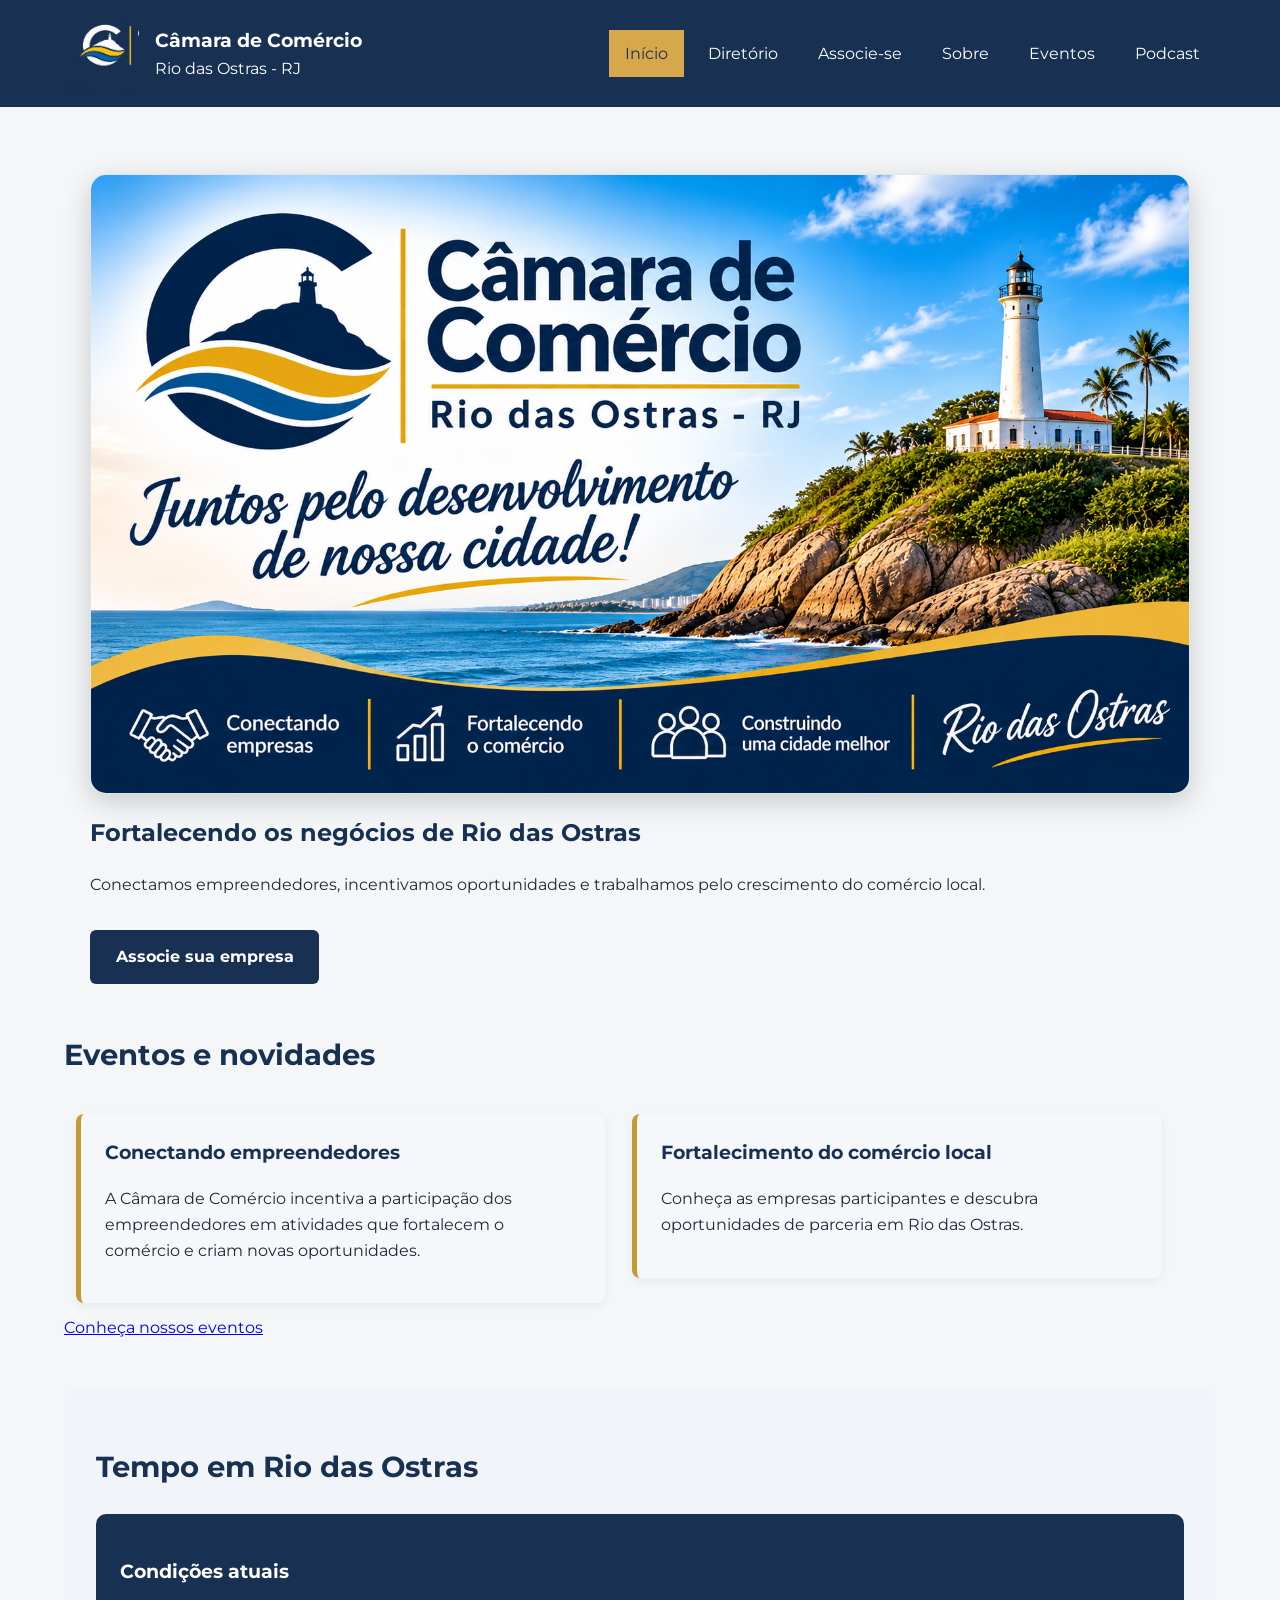
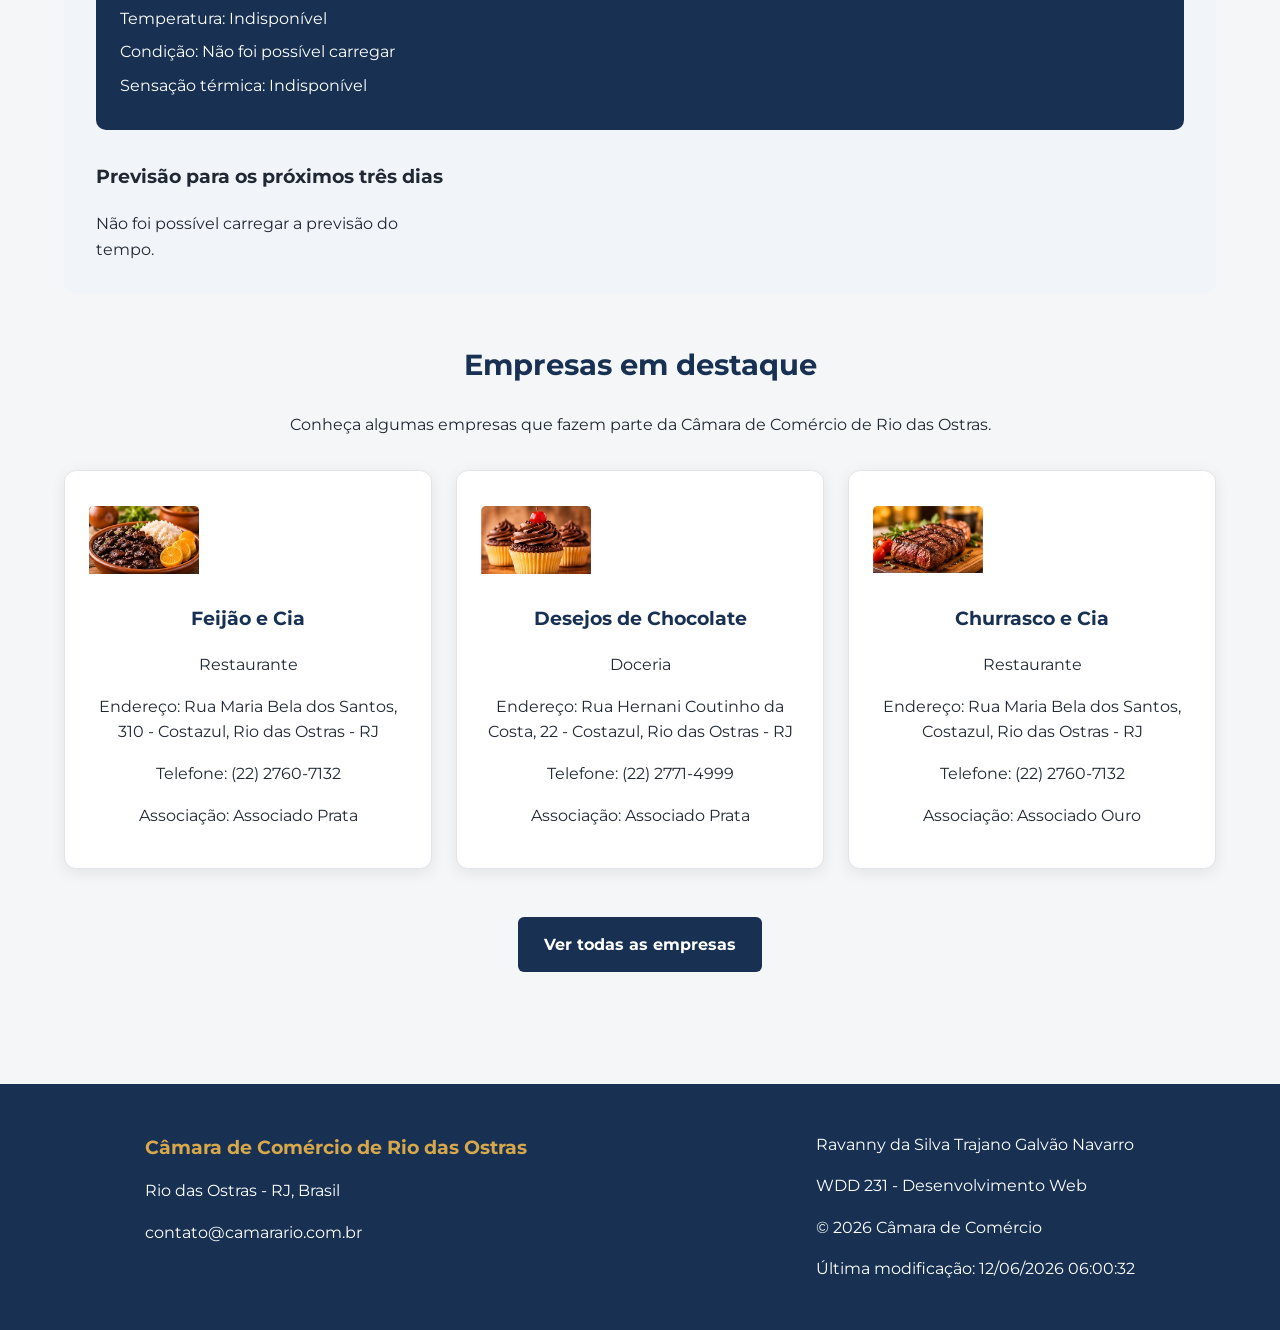
==== camara/index.html @ 56da4c77 "Prep pagina inicial da camara" ====
<!DOCTYPE html>
<html lang="pt-BR">
<head>
    <meta charset="UTF-8">
    <meta name="viewport" content="width=device-width, initial-scale=1.0">

    <meta name="description" content="Câmara de Comércio de Rio das Ostras. Conectamos empresas, incentivamos negócios e fortalecemos o comércio local.">
    <meta name="author" content="Ravanny da Silva Trajano Galvão Navarro">

    <meta property="og:title" content="Início | Câmara de Comércio de Rio das Ostras">
    <meta property="og:description" content="Conheça a Câmara de Comércio de Rio das Ostras e descubra oportunidades para sua empresa.">
    <meta property="og:type" content="website">
    <meta property="og:image" content="https://ravanny-byu.github.io/wdd231/camara/imagens/camara-social.png">
    <meta property="og:url" content="https://ravanny-byu.github.io/wdd231/camara/index.html">

    <link rel="preconnect" href="https://fonts.googleapis.com">
    <link rel="preconnect" href="https://fonts.gstatic.com" crossorigin>
    <link href="https://fonts.googleapis.com/css2?family=Montserrat:wght@400;500;600;700;800&display=swap" rel="stylesheet">

    <title>Início | Câmara de Comércio de Rio das Ostras</title>

    <link rel="icon" href="imagens/favicon.svg" type="image/svg+xml">
    <link rel="stylesheet" href="estilos/normalize.css">
    <link rel="stylesheet" href="estilos/telas-pequenas.css">
    <link rel="stylesheet" href="estilos/telas-grandes.css">

    <script src="scripts/config.js" defer></script>
    <script src="scripts/inicio.js" defer></script>
</head>

<body>

    <header>
        <div class="cabecalho">
            <img src="imagens/logo.png" alt="Logo da Câmara de Comércio de Rio das Ostras">
            <div>
                <h1>Câmara de Comércio</h1>
                <p>Rio das Ostras - RJ</p>
            </div>
        </div>

        <button id="menuButton" aria-label="Abrir menu de navegação">☰</button>

        <nav id="menu">
            <a href="index.html" class="ativo">Início</a>
            <a href="diretorio.html">Diretório</a>
            <a href="associe-se.html">Associe-se</a>
            <a href="sobre.html">Sobre</a>
            <a href="eventos.html">Eventos</a>
            <a href="podcast.html">Podcast</a>
        </nav>
    </header>

    <main>

        <!-- IMAGEM PRINCIPAL E CHAMADA PARA AÇÃO -->
        <section class="hero">
            <img
                src="imagens/camara-social.png"
                alt="Câmara de Comércio de Rio das Ostras e desenvolvimento do comércio local"
                fetchpriority="high">

            <div class="hero-conteudo">
                <h2>Fortalecendo os negócios de Rio das Ostras</h2>
                <p>
                    Conectamos empreendedores, incentivamos oportunidades
                    e trabalhamos pelo crescimento do comércio local.
                </p>
                <a href="associe-se.html" class="botao-cta">
                    Associe sua empresa
                </a>
            </div>
        </section>

        <!-- EVENTOS ATUAIS -->
        <section class="eventos-home">
            <h2>Eventos e novidades</h2>

            <article>
                <h3>Conectando empreendedores</h3>
                <p>
                    A Câmara de Comércio incentiva a participação
                    dos empreendedores em atividades que fortalecem
                    o comércio e criam novas oportunidades.
                </p>
            </article>

            <article>
                <h3>Fortalecimento do comércio local</h3>
                <p>
                    Conheça as empresas participantes e descubra
                    oportunidades de parceria em Rio das Ostras.
                </p>
            </article>

            <a href="eventos.html">Conheça nossos eventos</a>
        </section>

        <!-- PREVISÃO DO TEMPO -->
        <section class="secao-tempo">
            <h2>Tempo em Rio das Ostras</h2>

            <div class="tempo-atual">
                <h3>Condições atuais</h3>

                <p>
                    Temperatura:
                    <span id="temperatura">Carregando...</span>
                </p>

                <p>
                    Condição:
                    <span id="descricaoTempo">Carregando...</span>
                </p>

                <p>
                    Sensação térmica:
                    <span id="sensacaoTermica">Carregando...</span>
                </p>
            </div>

            <div class="previsao-tempo">
                <h3>Previsão para os próximos três dias</h3>

                <div id="previsaoDias">
                    <p>Carregando previsão...</p>
                </div>
            </div>
        </section>

        <!-- EMPRESAS EM DESTAQUE -->
        <section class="destaques">
            <h2>Empresas em destaque</h2>

            <p>
                Conheça algumas empresas que fazem parte
                da Câmara de Comércio de Rio das Ostras.
            </p>

            <div id="empresasDestaque" class="grade-destaques">
                <p>Carregando empresas em destaque...</p>
            </div>

            <a href="diretorio.html" class="botao-cta">
                Ver todas as empresas
            </a>
        </section>

    </main>

    <footer>
        <div>
            <h2>Câmara de Comércio de Rio das Ostras</h2>
            <p>Rio das Ostras - RJ, Brasil</p>
            <p>contato@camarario.com.br</p>
        </div>

        <div>
            <p>Ravanny da Silva Trajano Galvão Navarro</p>
            <p>WDD 231 - Desenvolvimento Web</p>
            <p>© <span id="anoAtual"></span> Câmara de Comércio</p>
            <p>Última modificação: <span id="ultimaModificacao"></span></p>
        </div>
    </footer>

</body>
</html>
---- camara/estilos/telas-pequenas.css ----
/* Identidade visual da Câmara de Comércio */

:root {
    --azul-principal: #183153;
    --dourado: #D6A84B;
    --fundo: #F4F6F8;
    --texto: #202833;
    --branco: #FFFFFF;
}

body {
    font-family: 'Montserrat', Arial, sans-serif;
    background-color: var(--fundo);
    color: var(--texto);
    line-height: 1.6;
}

header {
    background-color: var(--azul-principal);
    color: var(--branco);
    padding: 1rem;
}

.cabecalho {
    display: flex;
    align-items: center;
    gap: 1rem;
}


.cabecalho img {
    width: 75px;
    height: 75px;
    object-fit: cover;
    object-position: left center;
    flex-shrink: 0;
}



.cabecalho h1 {
    font-size: 1.2rem;
    margin: 0;
}

.cabecalho p {
    margin: 0;
}

#menuButton {
    background: none;
    border: 1px solid var(--dourado);
    color: var(--branco);
    padding: 0.5rem 1rem;
    margin-top: 1rem;
}

nav {
    display: none;
    flex-direction: column;
    gap: 0.5rem;
    margin-top: 1rem;
}

nav.aberto {
    display: flex;
}

nav a {
    color: var(--branco);
    text-decoration: none;
    padding: 0.7rem;
}

nav a:hover,
nav a.ativo {
    background-color: var(--dourado);
    color: var(--azul-principal);
}

main {
    max-width: 1100px;
    margin: 0 auto;
    padding: 1rem;
}

main h2 {
    color: var(--azul-principal);
}

.botoes-visualizacao {
    display: flex;
    flex-wrap: wrap;
    gap: 0.7rem;
    margin: 1.5rem 0;
}

.botoes-visualizacao button {
    background-color: var(--azul-principal);
    color: var(--branco);
    border: none;
    padding: 0.7rem 1rem;
    border-radius: 5px;
}

.botoes-visualizacao button:hover {
    background-color: var(--dourado);
    color: var(--azul-principal);
}

.grade-empresas {
    display: grid;
    grid-template-columns: 1fr;
    gap: 1rem;
}

.cartao-empresa {
    background-color: var(--branco);
    border: 1px solid #DDE2E8;
    border-radius: 8px;
    padding: 1rem;
    text-align: center;
}

.cartao-empresa img {
    width: 100%;
    height: 180px;
    object-fit: cover;
    border-radius: 5px;
}

.cartao-empresa h3 {
    color: var(--azul-principal);
}

.cartao-empresa a {
    color: var(--azul-principal);
    font-weight: bold;
}

.lista-empresas {
    display: flex;
    flex-direction: column;
    gap: 0.5rem;
}

.lista-empresas .cartao-empresa {
    display: flex;
    align-items: center;
    text-align: left;
    gap: 1rem;
}

.lista-empresas .cartao-empresa img {
    width: 100px;
    height: 100px;
}

footer {
    background-color: var(--azul-principal);
    color: var(--branco);
    padding: 2rem 1rem;
    text-align: center;
    margin-top: 2rem;
}

footer h2 {
    color: var(--dourado);
    font-size: 1.2rem;
}
.hero {
    margin: 18px auto;
    padding: 0 12px;
}

.hero img {
    width: 100%;
    height: auto;
    border-radius: 10px;
}

/* =====================================
   PÁGINA INICIAL - CELULARES
===================================== */

/* EVENTOS */
.eventos-home {
    margin: 2rem 0;
}

.eventos-home article {
    background-color: var(--branco);
    padding: 1.2rem;
    margin-bottom: 1rem;
    border-left: 4px solid var(--dourado);
    border-radius: 8px;
    box-shadow: 0 3px 10px rgba(0, 0, 0, 0.06);
}

.eventos-home article h3 {
    color: var(--azul-principal);
    margin-top: 0;
}

/* CLIMA */
.secao-tempo {
    margin: 2rem 0;
    padding: 1.2rem;
    background-color: #E9EEF4;
    border-radius: 10px;
}

.tempo-atual {
    background-color: var(--azul-principal);
    color: var(--branco);
    padding: 1.2rem;
    border-radius: 8px;
}

.tempo-atual h3 {
    color: var(--dourado);
}

.tempo-atual p {
    margin: 0.5rem 0;
}

.previsao-tempo {
    margin-top: 1.5rem;
}

#previsaoDias {
    display: grid;
    grid-template-columns: 1fr;
    gap: 0.8rem;
}

.cartao-previsao {
    background-color: var(--branco);
    padding: 1rem;
    text-align: center;
    border-radius: 8px;
    border-bottom: 3px solid var(--dourado);
}

.cartao-previsao h4 {
    color: var(--azul-principal);
    margin-top: 0;
}

/* EMPRESAS EM DESTAQUE */
.destaques {
    margin: 2rem 0;
    text-align: center;
}

.grade-destaques {
    display: grid;
    grid-template-columns: 1fr;
    gap: 1rem;
    margin: 1.5rem 0;
}

.cartao-destaque {
    background-color: var(--branco);
    padding: 1.2rem;
    border: 1px solid #DDE2E8;
    border-radius: 10px;
    box-shadow: 0 3px 10px rgba(0, 0, 0, 0.06);
}

.cartao-destaque img {
    width: 110px;
    height: 90px;
    object-fit: contain;
    margin-bottom: 0.8rem;
}

.cartao-destaque h3 {
    color: var(--azul-principal);
}

.cartao-destaque p {
    overflow-wrap: anywhere;
}

.cartao-destaque a {
    display: inline-block;
    margin-top: 0.7rem;
    color: var(--azul-principal);
    font-weight: bold;
}

/* BOTÃO DE CHAMADA PARA AÇÃO */
.botao-cta {
    display: inline-block;
    background-color: var(--azul-principal);
    color: var(--branco);
    padding: 0.9rem 1.3rem;
    margin-top: 1rem;
    text-decoration: none;
    font-weight: 700;
    border-radius: 6px;
    text-align: center;
}

.botao-cta:hover {
    background-color: var(--dourado);
    color: var(--azul-principal);
}

/* ACESSIBILIDADE */
button:focus-visible,
a:focus-visible {
    outline: 3px solid var(--dourado);
    outline-offset: 3px;
}
---- camara/estilos/telas-grandes.css ----
/* Layout para tablets e computadores */

@media screen and (min-width: 700px) {

    header {
        display: flex;
        justify-content: space-between;
        align-items: center;
        padding: 1rem 5%;
    }

    #menuButton {
        display: none;
    }

    nav {
        display: flex;
        flex-direction: row;
        align-items: center;
        margin-top: 0;
    }

    nav a {
        padding: 0.7rem 1rem;
    }

    main {
        padding: 2rem;
    }

    .grade-empresas {
        grid-template-columns: repeat(3, 1fr);
    }

    .lista-empresas {
        display: flex;
        flex-direction: column;
    }

    .lista-empresas .cartao-empresa {
        display: flex;
        flex-direction: row;
        align-items: center;
    }

    footer {
        display: flex;
        justify-content: space-around;
        text-align: left;
        gap: 2rem;
    }
}
/* Banner principal sofisticado */
.hero {
    max-width: 1150px;
    margin: 35px auto;
    padding: 0 25px;
}

.hero img {
    display: block;
    width: 100%;
    height: auto;
    border-radius: 16px;
    box-shadow: 0 8px 28px rgba(0, 0, 0, 0.18);
    border: 1px solid #e1e5eb;
}

/* =====================================
   PÁGINA INICIAL - COMPUTADORES
===================================== */

/* Conteúdo principal */
main {
    max-width: 1300px;
    margin: 0 auto;
    padding: 2rem 5%;
}

/* Títulos das seções */
main section > h2 {
    color: #183153;
    font-size: 1.8rem;
    margin-bottom: 1.5rem;
}

/* EVENTOS */
.eventos-home {
    margin: 3rem 0;
}

.eventos-home article {
    display: inline-block;
    vertical-align: top;
    width: 46%;
    margin: 1%;
    padding: 1.5rem;
    background-color: #f5f7fa;
    border-left: 5px solid #c49a35;
    border-radius: 8px;
}

.eventos-home article h3 {
    color: #183153;
}

/* CLIMA */
.secao-tempo {
    margin: 3rem 0;
    padding: 2rem;
    background-color: #f1f5f9;
    border-radius: 12px;
}

.tempo-atual {
    padding: 1.5rem;
    background-color: #183153;
    color: white;
    border-radius: 10px;
}

.tempo-atual h3 {
    color: #ffffff;
}

.previsao-tempo {
    margin-top: 2rem;
}

#previsaoDias {
    display: grid;
    grid-template-columns: repeat(3, 1fr);
    gap: 1rem;
}

.cartao-previsao {
    padding: 1.2rem;
    text-align: center;
    background-color: white;
    border-radius: 10px;
    border-bottom: 4px solid #c49a35;
}

/* EMPRESAS EM DESTAQUE */
.destaques {
    margin: 3rem 0;
    text-align: center;
}

.grade-destaques {
    display: grid;
    grid-template-columns: repeat(3, 1fr);
    gap: 1.5rem;
    margin: 2rem 0;
}

.cartao-destaque {
    padding: 1.5rem;
    background-color: white;
    border-radius: 12px;
    border: 1px solid #e1e5eb;
    box-shadow: 0 4px 15px rgba(0, 0, 0, 0.08);
    transition: transform 0.3s ease;
}

.cartao-destaque:hover {
    transform: translateY(-5px);
}

.cartao-destaque img {
    width: 110px;
    height: 90px;
    object-fit: contain;
    margin-bottom: 1rem;
}

.cartao-destaque h3 {
    color: #183153;
}

.cartao-destaque a {
    display: inline-block;
    margin-top: 1rem;
    color: #183153;
    font-weight: 700;
}

/* BOTÕES */
.botao-cta {
    display: inline-block;
    padding: 0.9rem 1.6rem;
    margin-top: 1rem;
    background-color: #183153;
    color: white;
    text-decoration: none;
    font-weight: 700;
    border-radius: 6px;
    transition: background-color 0.3s ease;
}

.botao-cta:hover {
    background-color: #c49a35;
    color: #183153;
}
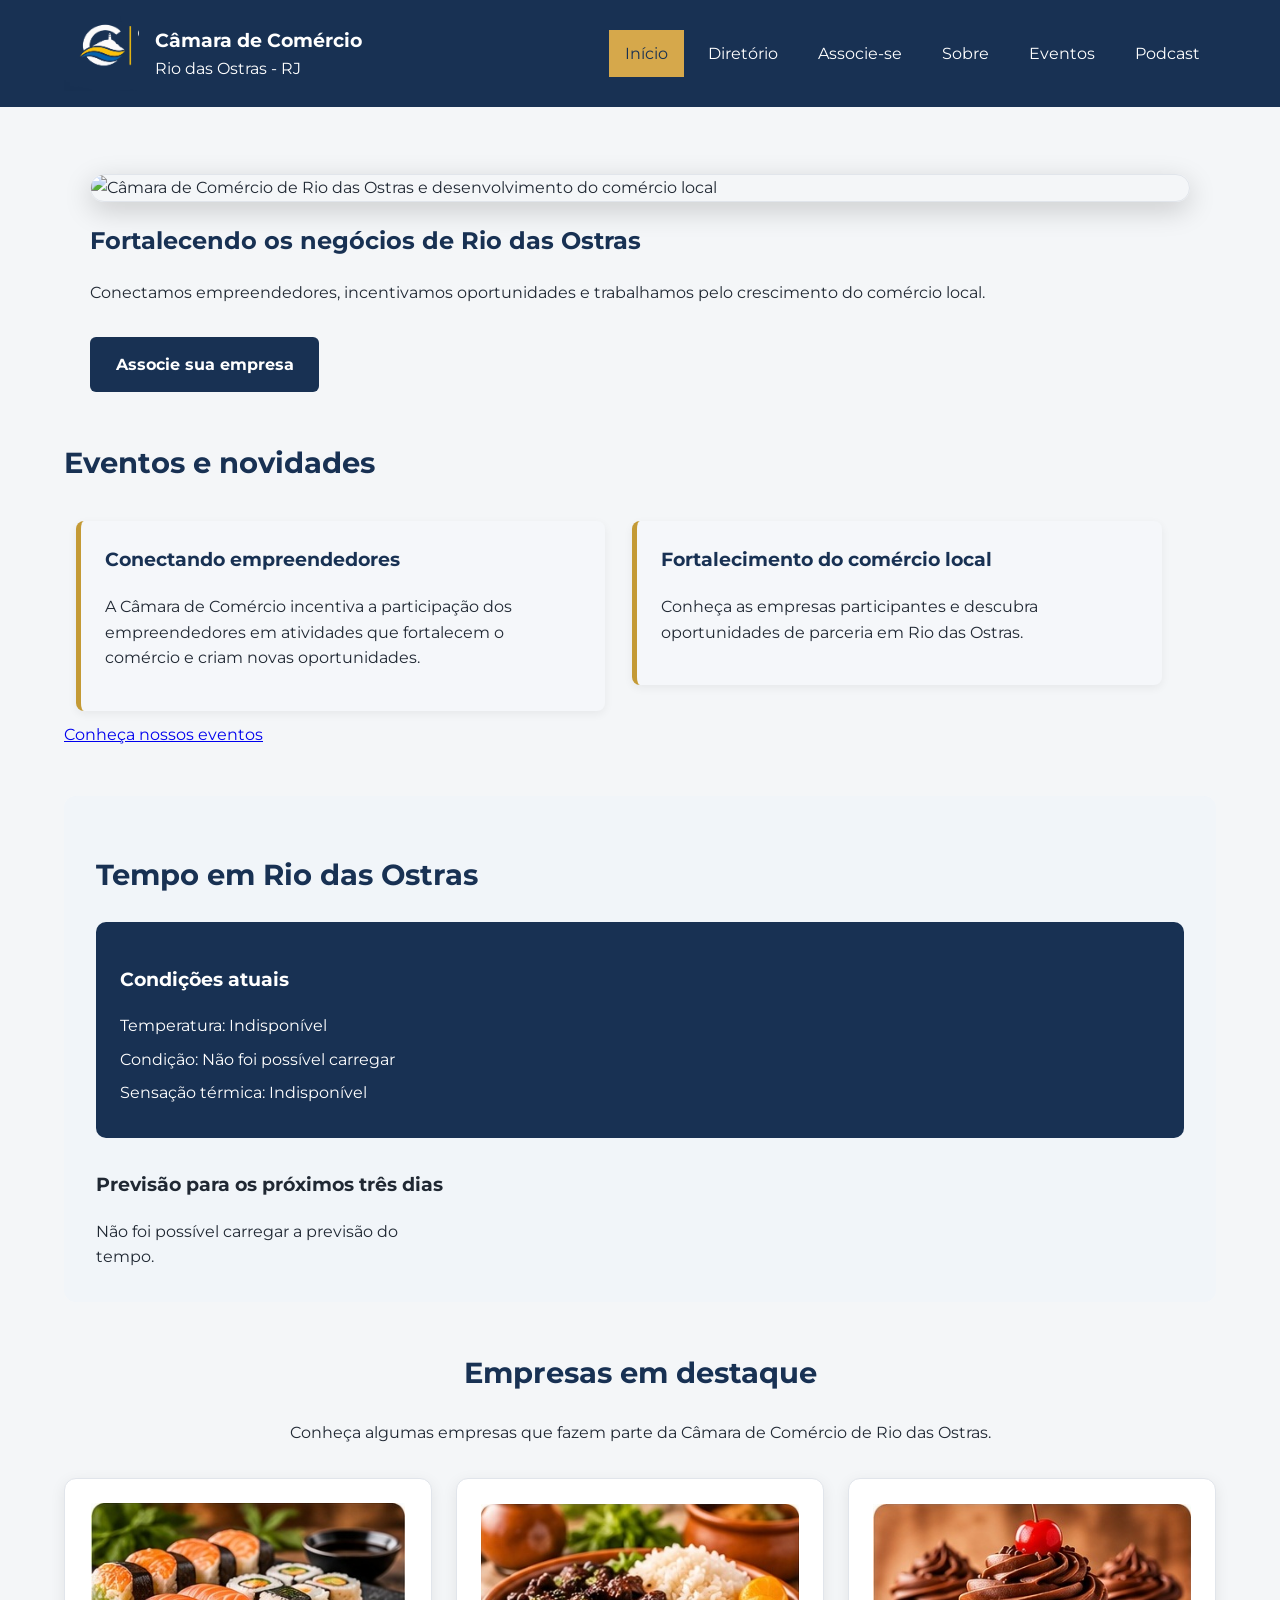
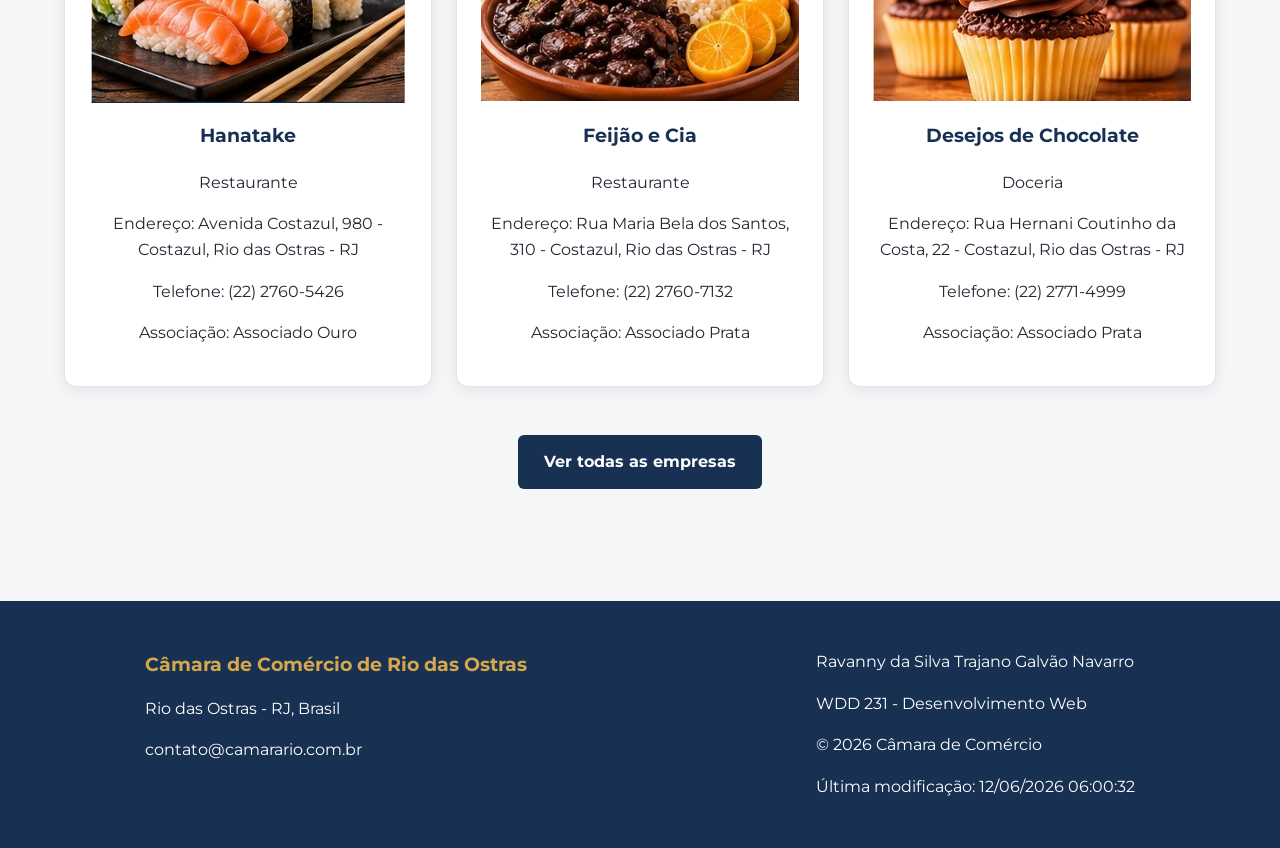
==== commit b7bfb34a: "Atualização" ====
--- a/camara/index.html
+++ b/camara/index.html
@@ -57,7 +57,7 @@
         <!-- IMAGEM PRINCIPAL E CHAMADA PARA AÇÃO -->
         <section class="hero">
             <img
-                src="imagens/camara-social.png"
+                src="/wdd231/camara/imagens/camara-social.png"
                 alt="Câmara de Comércio de Rio das Ostras e desenvolvimento do comércio local"
                 fetchpriority="high">
 
--- a/camara/estilos/telas-pequenas.css
+++ b/camara/estilos/telas-pequenas.css
@@ -271,10 +271,11 @@
 }
 
 .cartao-destaque img {
-    width: 110px;
-    height: 90px;
+    display: block;
+    width: 100%;
+    height: 180px;
     object-fit: contain;
-    margin-bottom: 0.8rem;
+    margin-bottom: 1rem;
 }
 
 .cartao-destaque h3 {
--- a/camara/estilos/telas-grandes.css
+++ b/camara/estilos/telas-grandes.css
@@ -169,10 +169,9 @@
 }
 
 .cartao-destaque img {
-    width: 110px;
-    height: 90px;
+    width: 100%;
+    height: 200px;
     object-fit: contain;
-    margin-bottom: 1rem;
 }
 
 .cartao-destaque h3 {
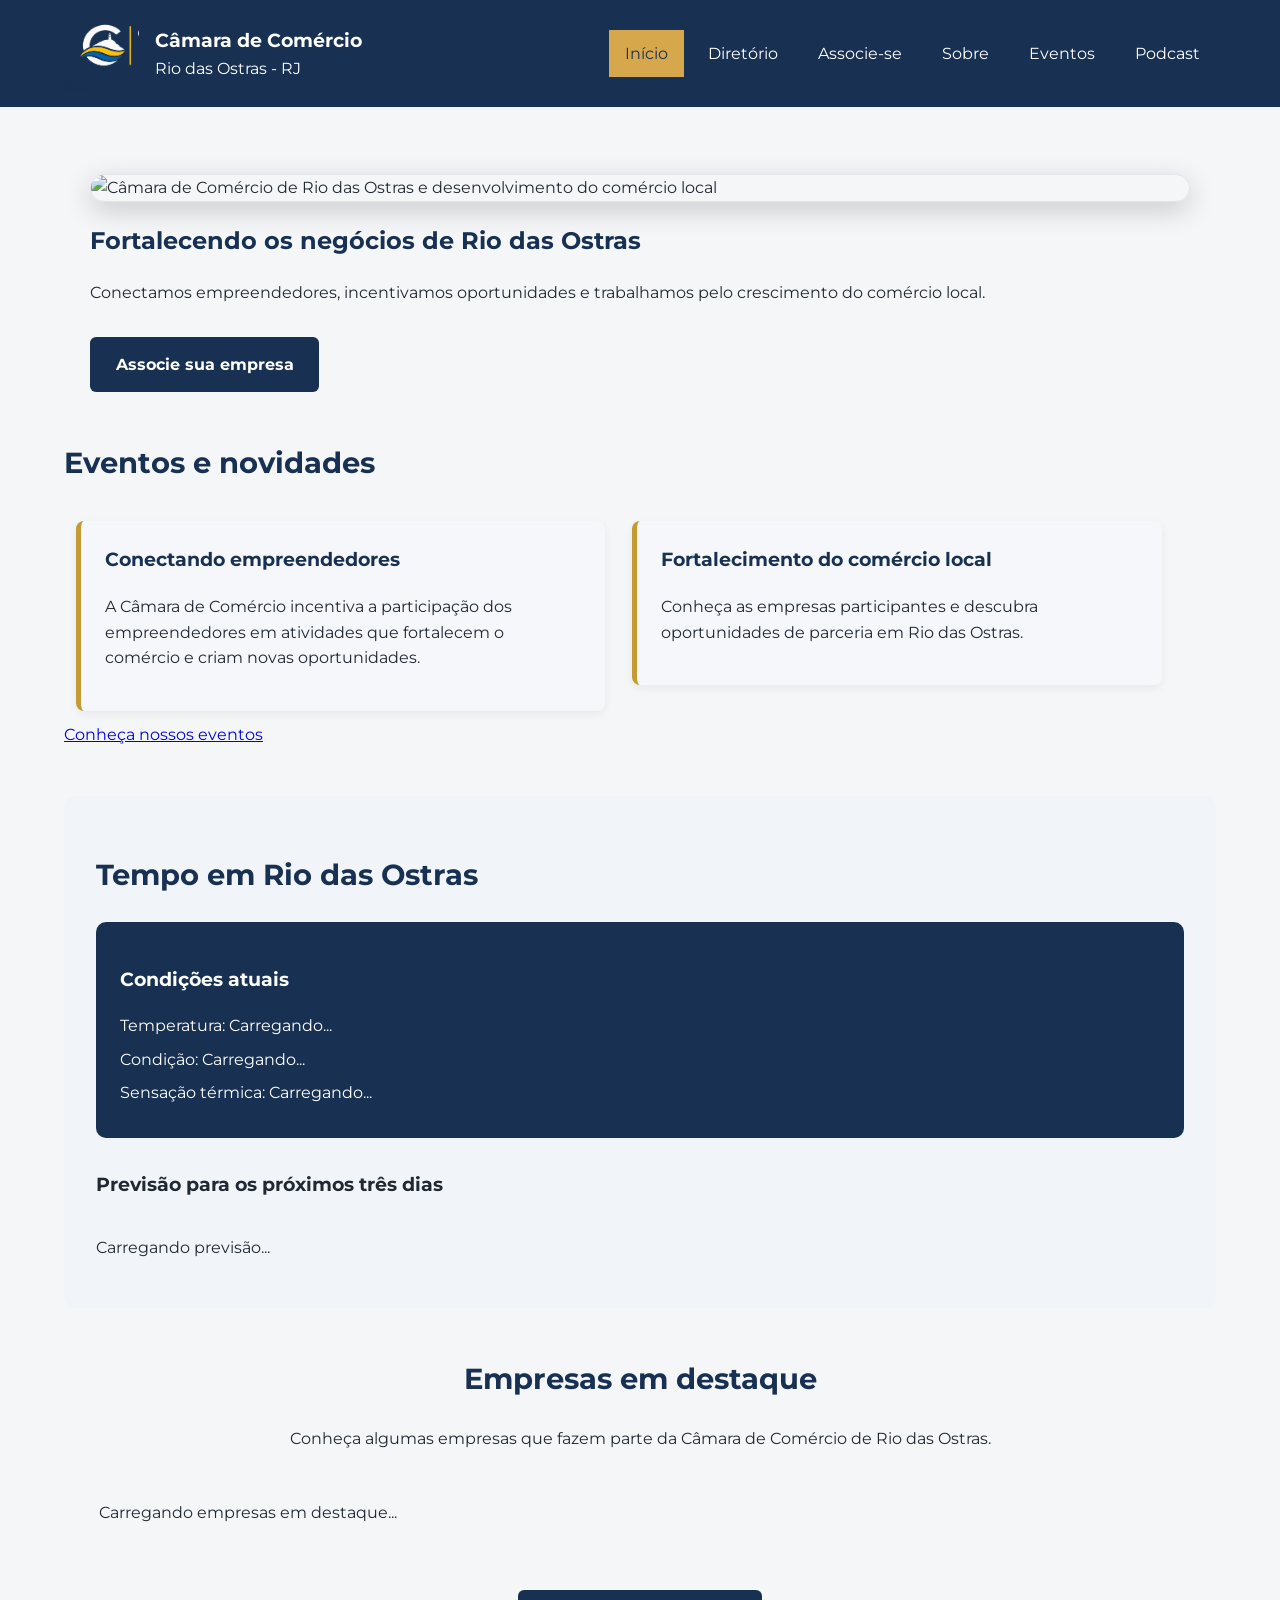
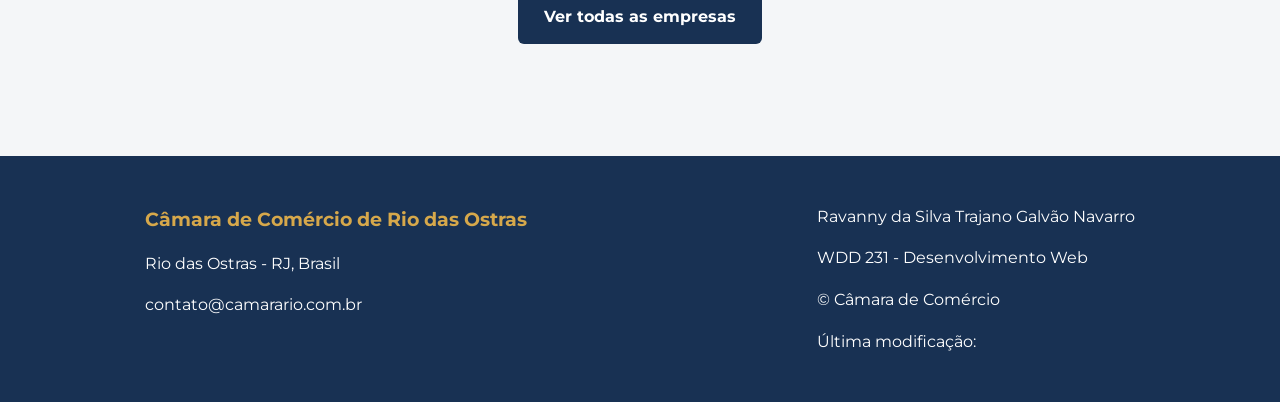
==== commit 85f1e54c: "Atualização" ====
--- a/camara/index.html
+++ b/camara/index.html
@@ -25,8 +25,8 @@
     <link rel="stylesheet" href="estilos/telas-pequenas.css">
     <link rel="stylesheet" href="estilos/telas-grandes.css">
 
-    <script src="scripts/config.js" defer></script>
-    <script src="scripts/inicio.js" defer></script>
+    <script src="/wdd231/camara/scripts/config.js" defer></script>
+    <script src="/wdd231/camara/scripts/inicio.js" defer></script>
 </head>
 
 <body>
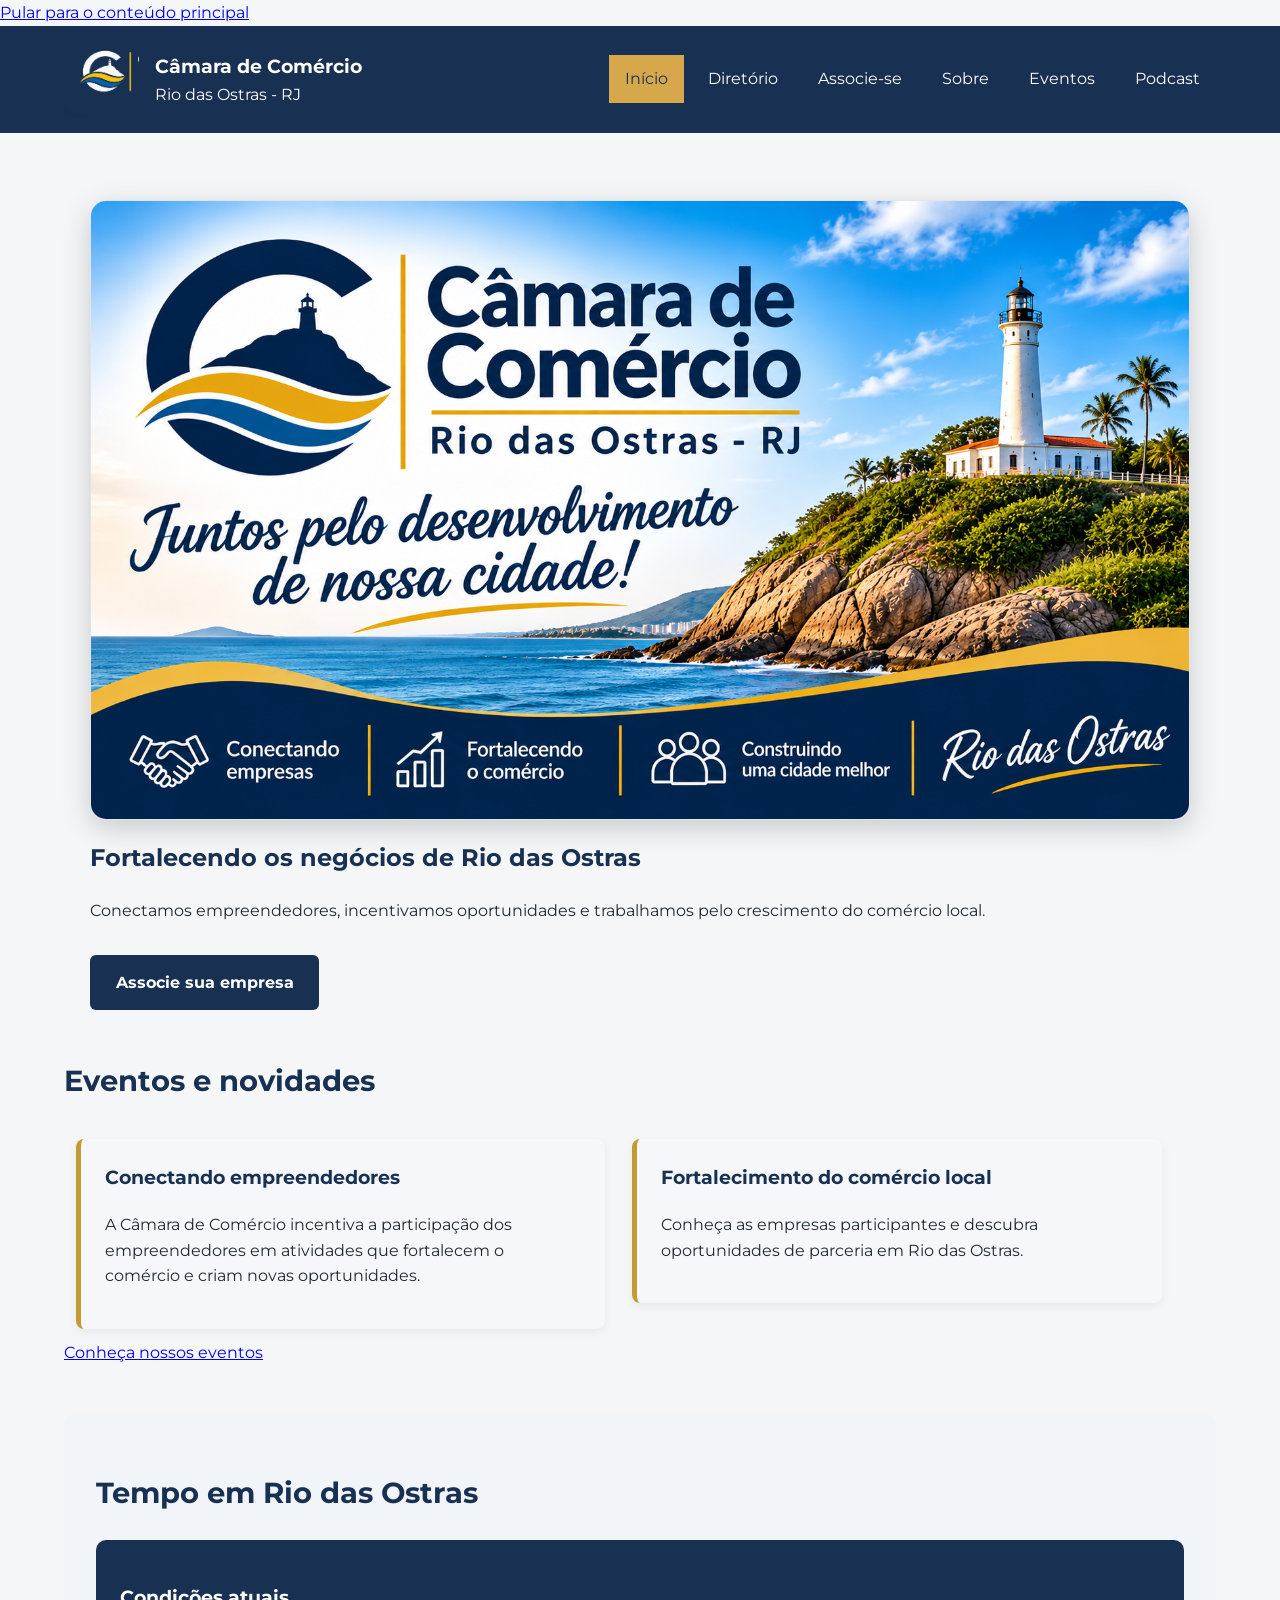
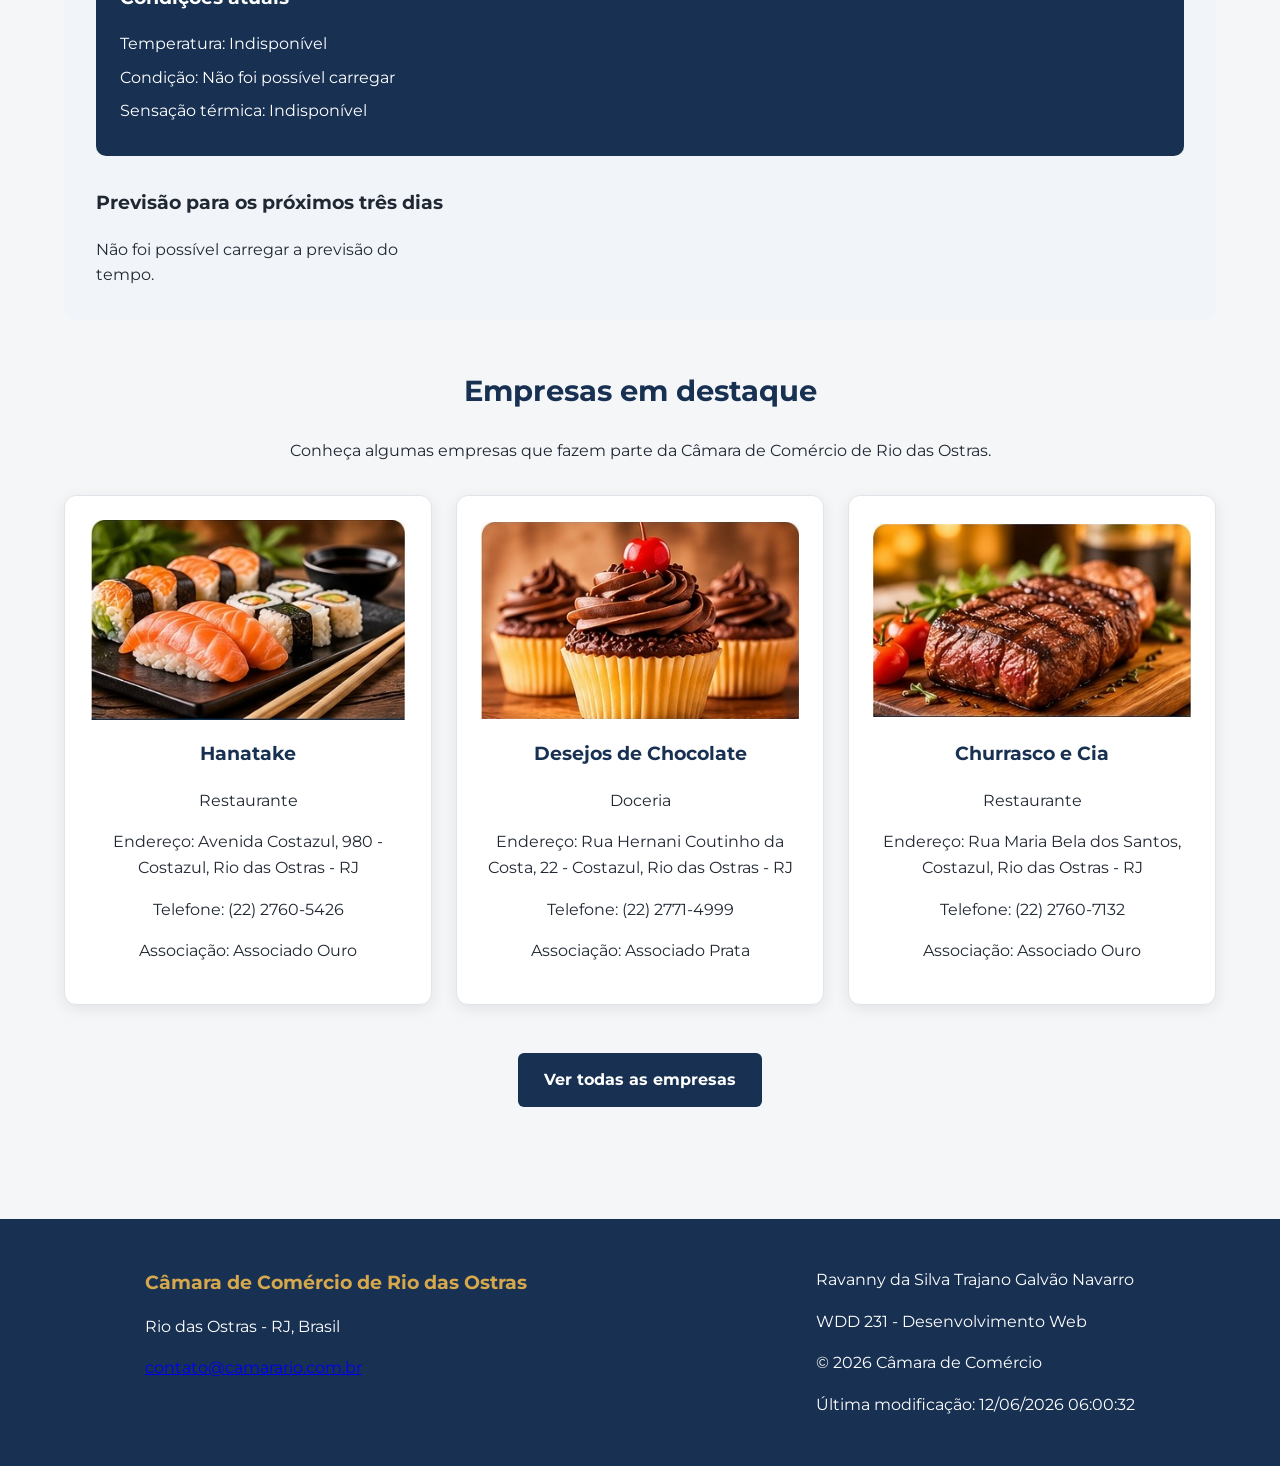
==== commit 8aec61ce: "Prep semana 04" ====
--- a/camara/index.html
+++ b/camara/index.html
@@ -7,101 +7,171 @@
 
     <meta name="description" content="Câmara de Comércio de Rio das Ostras. Conectamos empresas, incentivamos negócios e fortalecemos o comércio local.">
     <meta name="author" content="Ravanny da Silva Trajano Galvão Navarro">
-
+    <meta name="theme-color" content="#183153">
+
+    <!-- Open Graph -->
     <meta property="og:title" content="Início | Câmara de Comércio de Rio das Ostras">
     <meta property="og:description" content="Conheça a Câmara de Comércio de Rio das Ostras e descubra oportunidades para sua empresa.">
     <meta property="og:type" content="website">
     <meta property="og:image" content="https://ravanny-byu.github.io/wdd231/camara/imagens/camara-social.png">
     <meta property="og:url" content="https://ravanny-byu.github.io/wdd231/camara/index.html">
 
+    <!-- Fontes -->
     <link rel="preconnect" href="https://fonts.googleapis.com">
     <link rel="preconnect" href="https://fonts.gstatic.com" crossorigin>
     <link href="https://fonts.googleapis.com/css2?family=Montserrat:wght@400;500;600;700;800&display=swap" rel="stylesheet">
 
     <title>Início | Câmara de Comércio de Rio das Ostras</title>
 
+    <!-- Ícone -->
     <link rel="icon" href="imagens/favicon.svg" type="image/svg+xml">
+
+    <!-- CSS -->
     <link rel="stylesheet" href="estilos/normalize.css">
     <link rel="stylesheet" href="estilos/telas-pequenas.css">
     <link rel="stylesheet" href="estilos/telas-grandes.css">
 
-    <script src="/wdd231/camara/scripts/config.js" defer></script>
-    <script src="/wdd231/camara/scripts/inicio.js" defer></script>
+    <!-- JavaScript -->
+    
+ <script src="scripts/config.js" defer></script>
+ <script src="scripts/inicio.js" defer></script>
 </head>
 
 <body>
 
+    <!-- Link de acessibilidade -->
+    <a class="pular-conteudo" href="#conteudo-principal">
+        Pular para o conteúdo principal
+    </a>
+
+    <!-- CABEÇALHO -->
     <header>
+
         <div class="cabecalho">
-            <img src="imagens/logo.png" alt="Logo da Câmara de Comércio de Rio das Ostras">
+
+            <a href="index.html" aria-label="Página inicial da Câmara de Comércio">
+                <img
+                    src="imagens/logo.png"
+                    alt="Logo da Câmara de Comércio de Rio das Ostras">
+            </a>
+
             <div>
                 <h1>Câmara de Comércio</h1>
                 <p>Rio das Ostras - RJ</p>
             </div>
+
         </div>
 
-        <button id="menuButton" aria-label="Abrir menu de navegação">☰</button>
-
-        <nav id="menu">
-            <a href="index.html" class="ativo">Início</a>
-            <a href="diretorio.html">Diretório</a>
-            <a href="associe-se.html">Associe-se</a>
-            <a href="sobre.html">Sobre</a>
-            <a href="eventos.html">Eventos</a>
-            <a href="podcast.html">Podcast</a>
+        <!-- Botão do menu -->
+        <button
+            id="menuButton"
+            type="button"
+            aria-label="Abrir menu de navegação"
+            aria-controls="menu"
+            aria-expanded="false">
+            ☰
+        </button>
+
+        <!-- NAVEGAÇÃO -->
+        <nav id="menu" aria-label="Navegação principal">
+
+            <a href="index.html" class="ativo" aria-current="page">
+                Início
+            </a>
+
+            <a href="diretorio.html">
+                Diretório
+            </a>
+
+            <a href="associacao.html">
+                Associe-se
+            </a>
+
+            <a href="sobre.html">
+                Sobre
+            </a>
+
+            <a href="eventos.html">
+                Eventos
+            </a>
+
+            <a href="podcast.html">
+                Podcast
+            </a>
+
         </nav>
+
     </header>
 
-    <main>
+    <!-- CONTEÚDO PRINCIPAL -->
+    <main id="conteudo-principal">
 
         <!-- IMAGEM PRINCIPAL E CHAMADA PARA AÇÃO -->
         <section class="hero">
+
             <img
-                src="/wdd231/camara/imagens/camara-social.png"
-                alt="Câmara de Comércio de Rio das Ostras e desenvolvimento do comércio local"
-                fetchpriority="high">
+              src="imagens/camara-social.png"
+              alt="Câmara de Comércio de Rio das Ostras e desenvolvimento do comércio local"
+              fetchpriority="high">
 
             <div class="hero-conteudo">
+
                 <h2>Fortalecendo os negócios de Rio das Ostras</h2>
+
                 <p>
                     Conectamos empreendedores, incentivamos oportunidades
                     e trabalhamos pelo crescimento do comércio local.
                 </p>
-                <a href="associe-se.html" class="botao-cta">
+
+                <a href="associacao.html" class="botao-cta">
                     Associe sua empresa
                 </a>
-            </div>
+
+            </div>
+
         </section>
 
         <!-- EVENTOS ATUAIS -->
         <section class="eventos-home">
+
             <h2>Eventos e novidades</h2>
 
             <article>
+
                 <h3>Conectando empreendedores</h3>
+
                 <p>
                     A Câmara de Comércio incentiva a participação
                     dos empreendedores em atividades que fortalecem
                     o comércio e criam novas oportunidades.
                 </p>
+
             </article>
 
             <article>
+
                 <h3>Fortalecimento do comércio local</h3>
+
                 <p>
                     Conheça as empresas participantes e descubra
                     oportunidades de parceria em Rio das Ostras.
                 </p>
+
             </article>
 
-            <a href="eventos.html">Conheça nossos eventos</a>
+            <a href="eventos.html">
+                Conheça nossos eventos
+            </a>
+
         </section>
 
         <!-- PREVISÃO DO TEMPO -->
         <section class="secao-tempo">
+
             <h2>Tempo em Rio das Ostras</h2>
 
             <div class="tempo-atual">
+
                 <h3>Condições atuais</h3>
 
                 <p>
@@ -118,19 +188,24 @@
                     Sensação térmica:
                     <span id="sensacaoTermica">Carregando...</span>
                 </p>
+
             </div>
 
             <div class="previsao-tempo">
+
                 <h3>Previsão para os próximos três dias</h3>
 
                 <div id="previsaoDias">
                     <p>Carregando previsão...</p>
                 </div>
-            </div>
+
+            </div>
+
         </section>
 
         <!-- EMPRESAS EM DESTAQUE -->
         <section class="destaques">
+
             <h2>Empresas em destaque</h2>
 
             <p>
@@ -145,23 +220,46 @@
             <a href="diretorio.html" class="botao-cta">
                 Ver todas as empresas
             </a>
+
         </section>
 
     </main>
 
+    <!-- RODAPÉ -->
     <footer>
+
         <div>
+
             <h2>Câmara de Comércio de Rio das Ostras</h2>
+
             <p>Rio das Ostras - RJ, Brasil</p>
-            <p>contato@camarario.com.br</p>
+
+            <p>
+                <a href="mailto:contato@camarario.com.br">
+                    contato@camarario.com.br
+                </a>
+            </p>
+
         </div>
 
         <div>
+
             <p>Ravanny da Silva Trajano Galvão Navarro</p>
+
             <p>WDD 231 - Desenvolvimento Web</p>
-            <p>© <span id="anoAtual"></span> Câmara de Comércio</p>
-            <p>Última modificação: <span id="ultimaModificacao"></span></p>
+
+            <p>
+                © <span id="anoAtual"></span>
+                Câmara de Comércio
+            </p>
+
+            <p>
+                Última modificação:
+                <span id="ultimaModificacao"></span>
+            </p>
+
         </div>
+
     </footer>
 
 </body>
--- a/camara/estilos/telas-pequenas.css
+++ b/camara/estilos/telas-pequenas.css
@@ -317,3 +317,220 @@
     outline: 3px solid var(--dourado);
     outline-offset: 3px;
 }
+
+/* ===== PÁGINA DE ASSOCIAÇÃO ===== */
+
+.secao-associacao {
+    display: grid;
+    grid-template-columns: 1fr;
+    gap: 2rem;
+    padding: 1rem;
+    max-width: 1200px;
+    margin: 0 auto;
+}
+
+.formulario-associacao,
+.cartoes-associacao {
+    background-color: #ffffff;
+    padding: 1.5rem;
+    border-radius: 12px;
+    box-shadow: 0 3px 12px rgba(0, 0, 0, 0.10);
+}
+
+.formulario-associacao h3,
+.cartoes-associacao h3 {
+    color: #183153;
+    margin-top: 0;
+}
+
+.formulario-associacao form {
+    display: flex;
+    flex-direction: column;
+    gap: 0.5rem;
+}
+
+.formulario-associacao label {
+    font-weight: 600;
+    margin-top: 0.7rem;
+}
+
+.formulario-associacao input,
+.formulario-associacao select,
+.formulario-associacao textarea {
+    width: 100%;
+    padding: 0.8rem;
+    border: 1px solid #999999;
+    border-radius: 6px;
+    font: inherit;
+    box-sizing: border-box;
+}
+
+.formulario-associacao input:focus,
+.formulario-associacao select:focus,
+.formulario-associacao textarea:focus {
+    outline: 3px solid #d69e36;
+    outline-offset: 2px;
+}
+
+.formulario-associacao form button,
+.cartao-membro button {
+    background-color: #183153;
+    color: #ffffff;
+    border: none;
+    border-radius: 6px;
+    padding: 0.85rem 1rem;
+    font: inherit;
+    font-weight: 600;
+    cursor: pointer;
+}
+
+.formulario-associacao form button {
+    margin-top: 1rem;
+}
+
+.formulario-associacao form button:hover,
+.cartao-membro button:hover {
+    background-color: #28517f;
+}
+
+.cartoes-associacao {
+    display: flex;
+    flex-direction: column;
+    gap: 1rem;
+}
+
+.cartao-membro {
+    background-color: #f1f4f8;
+    border-left: 5px solid #d69e36;
+    border-radius: 8px;
+    padding: 1.2rem;
+    text-align: center;
+    animation: entradaCartao 0.8s ease both;
+}
+
+.cartao-membro:nth-of-type(2) {
+    animation-delay: 0.15s;
+}
+
+.cartao-membro:nth-of-type(3) {
+    animation-delay: 0.30s;
+}
+
+.cartao-membro:nth-of-type(4) {
+    animation-delay: 0.45s;
+}
+
+.cartao-membro h4 {
+    color: #183153;
+    margin-top: 0;
+    font-size: 1.2rem;
+}
+
+.cartao-membro p {
+    line-height: 1.5;
+}
+
+@keyframes entradaCartao {
+    from {
+        opacity: 0;
+        transform: translateY(20px);
+    }
+
+    to {
+        opacity: 1;
+        transform: translateY(0);
+    }
+}
+
+/* ===== JANELAS DE BENEFÍCIOS ===== */
+
+dialog {
+    width: min(90%, 450px);
+    border: none;
+    border-radius: 12px;
+    padding: 2rem;
+    box-shadow: 0 5px 25px rgba(0, 0, 0, 0.3);
+}
+
+dialog::backdrop {
+    background-color: rgba(0, 0, 0, 0.65);
+}
+
+dialog h3 {
+    color: #183153;
+}
+
+dialog p {
+    line-height: 1.6;
+}
+
+dialog button {
+    background-color: #183153;
+    color: #ffffff;
+    border: none;
+    border-radius: 6px;
+    padding: 0.7rem 1.2rem;
+    cursor: pointer;
+    font: inherit;
+}
+
+dialog button:hover {
+    background-color: #28517f;
+}
+
+button:focus-visible,
+a:focus-visible {
+    outline: 3px solid #d69e36;
+    outline-offset: 3px;
+}
+
+@media (prefers-reduced-motion: reduce) {
+    .cartao-membro {
+        animation: none;
+    }
+}
+
+/* ===== PÁGINA DE AGRADECIMENTO ===== */
+
+.pagina-agradecimento {
+    max-width: 850px;
+    margin: 2rem auto;
+    padding: 1.5rem;
+}
+
+.pagina-agradecimento h2 {
+    color: #183153;
+}
+
+.resumo-associacao {
+    background-color: #ffffff;
+    padding: 1.5rem;
+    margin: 2rem 0;
+    border-radius: 12px;
+    box-shadow: 0 3px 12px rgba(0, 0, 0, 0.10);
+}
+
+.resumo-associacao h3 {
+    color: #183153;
+    border-bottom: 2px solid #d69e36;
+    padding-bottom: 0.8rem;
+}
+
+.resumo-associacao p {
+    line-height: 1.7;
+    overflow-wrap: anywhere;
+}
+
+.botao-voltar {
+    display: inline-block;
+    background-color: #183153;
+    color: #ffffff;
+    padding: 0.9rem 1.3rem;
+    border-radius: 6px;
+    text-decoration: none;
+    font-weight: 600;
+}
+
+.botao-voltar:hover {
+    background-color: #28517f;
+}
--- a/camara/estilos/telas-grandes.css
+++ b/camara/estilos/telas-grandes.css
@@ -202,3 +202,24 @@
     background-color: #c49a35;
     color: #183153;
 }
+
+/* ===== ASSOCIAÇÃO EM TELAS GRANDES ===== */
+
+@media screen and (min-width: 768px) {
+    .secao-associacao {
+        grid-template-columns: 1.2fr 0.8fr;
+        align-items: start;
+        gap: 2.5rem;
+        padding: 2rem;
+    }
+
+    .formulario-associacao,
+    .cartoes-associacao {
+        padding: 2rem;
+    }
+
+    .cartoes-associacao {
+        position: sticky;
+        top: 1rem;
+    }
+}
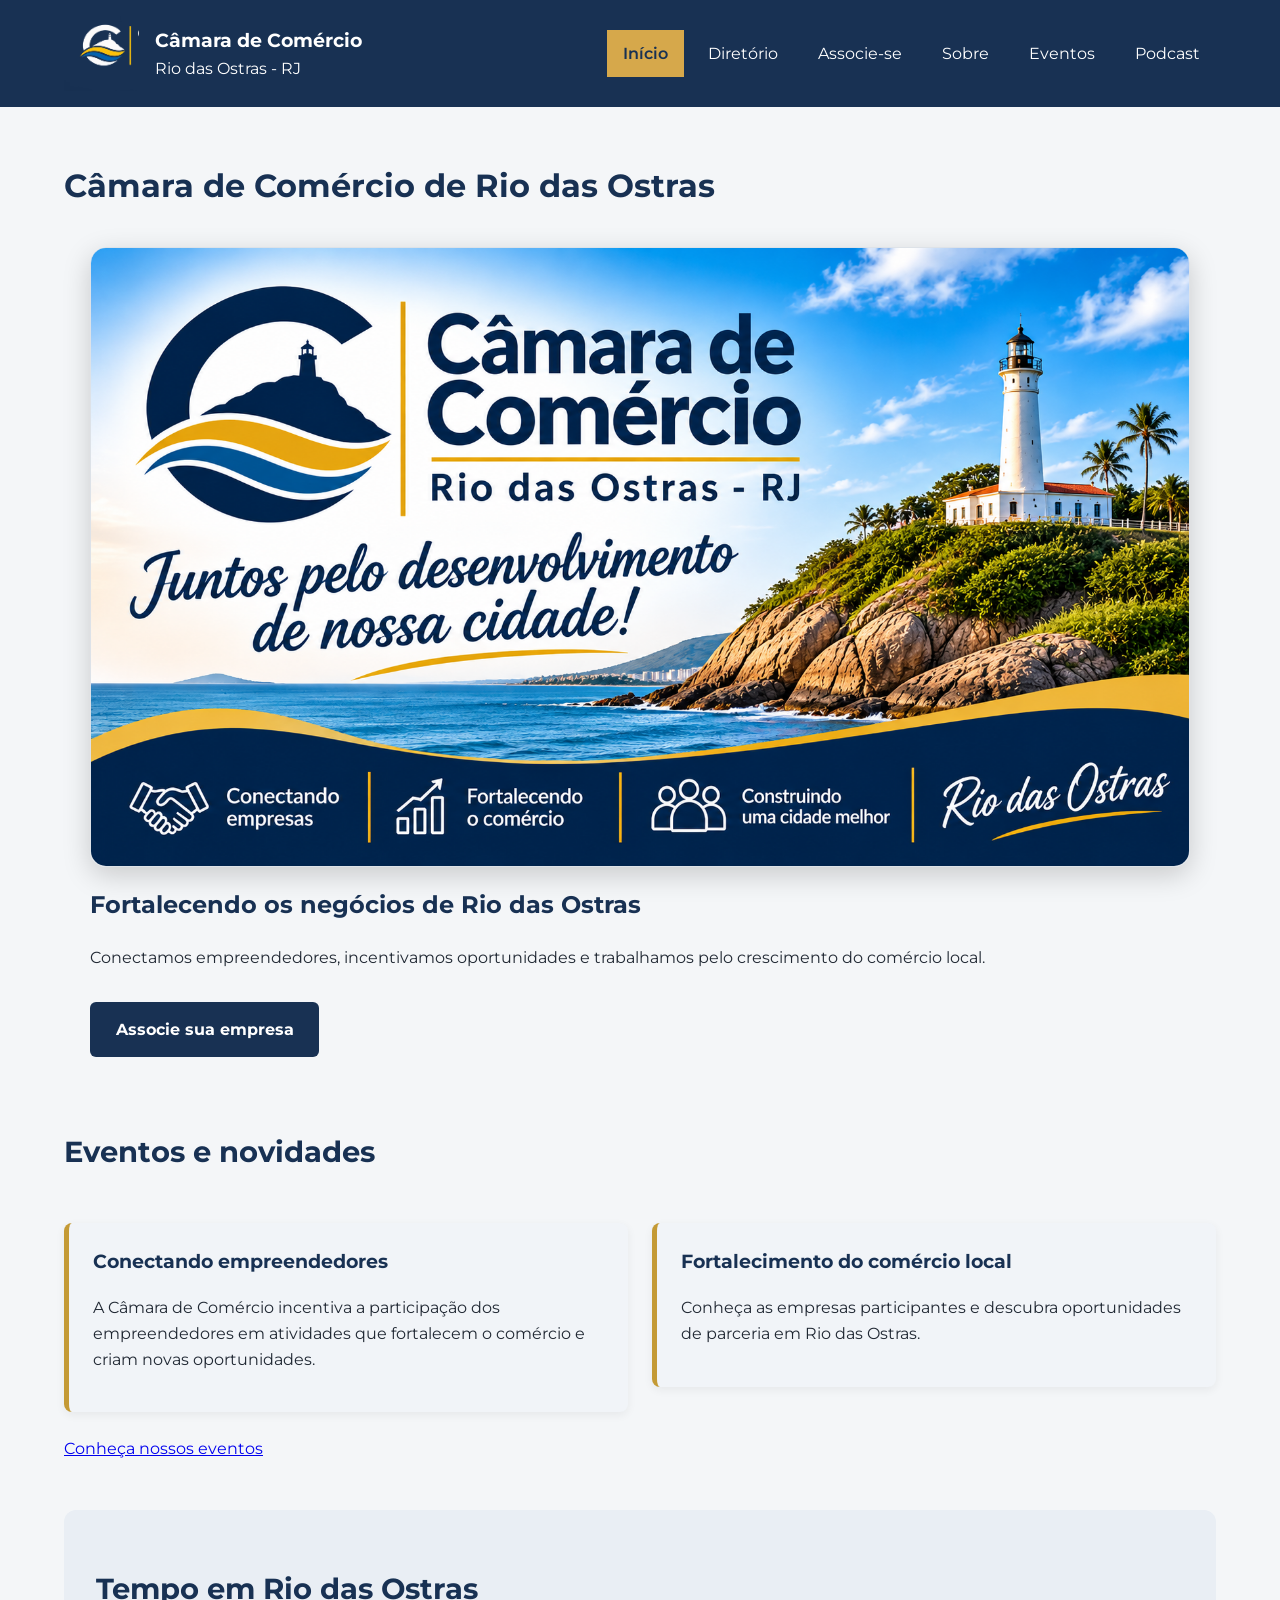
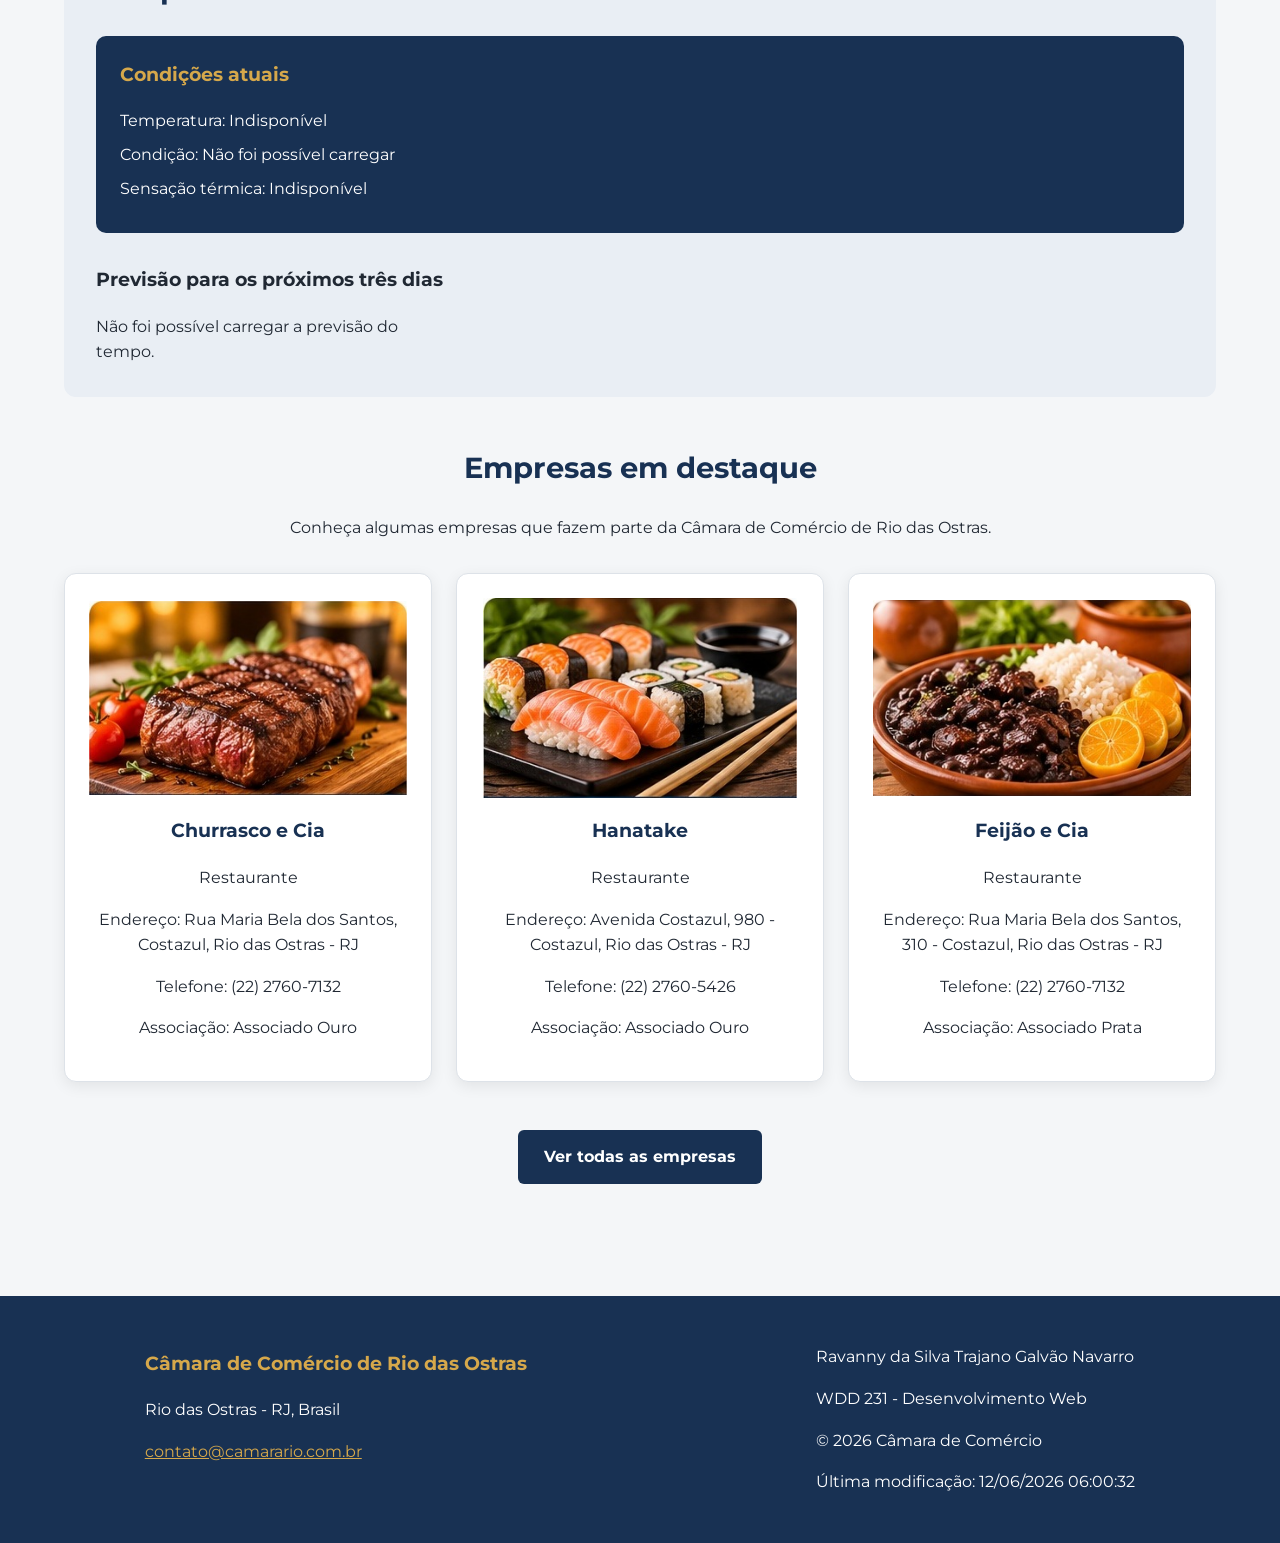
==== commit 0f67869a: "Prep semana 04" ====
--- a/camara/index.html
+++ b/camara/index.html
@@ -1,266 +1,123 @@
-
 <!DOCTYPE html>
 <html lang="pt-BR">
 <head>
     <meta charset="UTF-8">
     <meta name="viewport" content="width=device-width, initial-scale=1.0">
-
     <meta name="description" content="Câmara de Comércio de Rio das Ostras. Conectamos empresas, incentivamos negócios e fortalecemos o comércio local.">
     <meta name="author" content="Ravanny da Silva Trajano Galvão Navarro">
     <meta name="theme-color" content="#183153">
 
-    <!-- Open Graph -->
     <meta property="og:title" content="Início | Câmara de Comércio de Rio das Ostras">
     <meta property="og:description" content="Conheça a Câmara de Comércio de Rio das Ostras e descubra oportunidades para sua empresa.">
     <meta property="og:type" content="website">
     <meta property="og:image" content="https://ravanny-byu.github.io/wdd231/camara/imagens/camara-social.png">
     <meta property="og:url" content="https://ravanny-byu.github.io/wdd231/camara/index.html">
 
-    <!-- Fontes -->
     <link rel="preconnect" href="https://fonts.googleapis.com">
     <link rel="preconnect" href="https://fonts.gstatic.com" crossorigin>
     <link href="https://fonts.googleapis.com/css2?family=Montserrat:wght@400;500;600;700;800&display=swap" rel="stylesheet">
 
     <title>Início | Câmara de Comércio de Rio das Ostras</title>
 
-    <!-- Ícone -->
     <link rel="icon" href="imagens/favicon.svg" type="image/svg+xml">
-
-    <!-- CSS -->
     <link rel="stylesheet" href="estilos/normalize.css">
     <link rel="stylesheet" href="estilos/telas-pequenas.css">
     <link rel="stylesheet" href="estilos/telas-grandes.css">
 
-    <!-- JavaScript -->
-    
- <script src="scripts/config.js" defer></script>
- <script src="scripts/inicio.js" defer></script>
+    <script src="scripts/config.js" defer></script>
+    <script src="scripts/inicio.js" defer></script>
 </head>
+<body>
+    <a class="pular-conteudo" href="#conteudo-principal">Pular para o conteúdo principal</a>
 
-<body>
-
-    <!-- Link de acessibilidade -->
-    <a class="pular-conteudo" href="#conteudo-principal">
-        Pular para o conteúdo principal
-    </a>
-
-    <!-- CABEÇALHO -->
     <header>
-
         <div class="cabecalho">
-
-            <a href="index.html" aria-label="Página inicial da Câmara de Comércio">
-                <img
-                    src="imagens/logo.png"
-                    alt="Logo da Câmara de Comércio de Rio das Ostras">
+            <a href="index.html" aria-label="Página inicial da Câmara de Comércio de Rio das Ostras">
+                <img src="imagens/logo.png" alt="Logo da Câmara de Comércio de Rio das Ostras">
             </a>
-
             <div>
-                <h1>Câmara de Comércio</h1>
+                <span class="titulo-site">Câmara de Comércio</span>
                 <p>Rio das Ostras - RJ</p>
             </div>
-
         </div>
 
-        <!-- Botão do menu -->
-        <button
-            id="menuButton"
-            type="button"
-            aria-label="Abrir menu de navegação"
-            aria-controls="menu"
-            aria-expanded="false">
-            ☰
+        <button id="menuButton" type="button" aria-label="Abrir menu de navegação" aria-controls="menu" aria-expanded="false">
+            <span aria-hidden="true">☰</span>
         </button>
 
-        <!-- NAVEGAÇÃO -->
         <nav id="menu" aria-label="Navegação principal">
-
-            <a href="index.html" class="ativo" aria-current="page">
-                Início
-            </a>
-
-            <a href="diretorio.html">
-                Diretório
-            </a>
-
-            <a href="associacao.html">
-                Associe-se
-            </a>
-
-            <a href="sobre.html">
-                Sobre
-            </a>
-
-            <a href="eventos.html">
-                Eventos
-            </a>
-
-            <a href="podcast.html">
-                Podcast
-            </a>
-
+            <a href="index.html" class="ativo" aria-current="page">Início</a>
+            <a href="diretorio.html">Diretório</a>
+            <a href="associacao.html">Associe-se</a>
+            <a href="sobre.html">Sobre</a>
+            <a href="eventos.html">Eventos</a>
+            <a href="podcast.html">Podcast</a>
         </nav>
-
     </header>
 
-    <!-- CONTEÚDO PRINCIPAL -->
     <main id="conteudo-principal">
+        <h1>Câmara de Comércio de Rio das Ostras</h1>
 
-        <!-- IMAGEM PRINCIPAL E CHAMADA PARA AÇÃO -->
-        <section class="hero">
-
-            <img
-              src="imagens/camara-social.png"
-              alt="Câmara de Comércio de Rio das Ostras e desenvolvimento do comércio local"
-              fetchpriority="high">
-
+        <section class="hero" aria-labelledby="titulo-hero">
+            <img src="imagens/camara-social.png" alt="Câmara de Comércio de Rio das Ostras e desenvolvimento do comércio local" fetchpriority="high">
             <div class="hero-conteudo">
-
-                <h2>Fortalecendo os negócios de Rio das Ostras</h2>
-
-                <p>
-                    Conectamos empreendedores, incentivamos oportunidades
-                    e trabalhamos pelo crescimento do comércio local.
-                </p>
-
-                <a href="associacao.html" class="botao-cta">
-                    Associe sua empresa
-                </a>
-
+                <h2 id="titulo-hero">Fortalecendo os negócios de Rio das Ostras</h2>
+                <p>Conectamos empreendedores, incentivamos oportunidades e trabalhamos pelo crescimento do comércio local.</p>
+                <a href="associacao.html" class="botao-cta">Associe sua empresa</a>
             </div>
-
         </section>
 
-        <!-- EVENTOS ATUAIS -->
-        <section class="eventos-home">
-
-            <h2>Eventos e novidades</h2>
-
+        <section class="eventos-home" aria-labelledby="titulo-eventos">
+            <h2 id="titulo-eventos">Eventos e novidades</h2>
             <article>
-
                 <h3>Conectando empreendedores</h3>
-
-                <p>
-                    A Câmara de Comércio incentiva a participação
-                    dos empreendedores em atividades que fortalecem
-                    o comércio e criam novas oportunidades.
-                </p>
-
+                <p>A Câmara de Comércio incentiva a participação dos empreendedores em atividades que fortalecem o comércio e criam novas oportunidades.</p>
             </article>
-
             <article>
-
                 <h3>Fortalecimento do comércio local</h3>
-
-                <p>
-                    Conheça as empresas participantes e descubra
-                    oportunidades de parceria em Rio das Ostras.
-                </p>
-
+                <p>Conheça as empresas participantes e descubra oportunidades de parceria em Rio das Ostras.</p>
             </article>
-
-            <a href="eventos.html">
-                Conheça nossos eventos
-            </a>
-
+            <a href="eventos.html">Conheça nossos eventos</a>
         </section>
 
-        <!-- PREVISÃO DO TEMPO -->
-        <section class="secao-tempo">
-
-            <h2>Tempo em Rio das Ostras</h2>
-
-            <div class="tempo-atual">
-
+        <section class="secao-tempo" aria-labelledby="titulo-tempo">
+            <h2 id="titulo-tempo">Tempo em Rio das Ostras</h2>
+            <div class="tempo-atual" aria-live="polite">
                 <h3>Condições atuais</h3>
-
-                <p>
-                    Temperatura:
-                    <span id="temperatura">Carregando...</span>
-                </p>
-
-                <p>
-                    Condição:
-                    <span id="descricaoTempo">Carregando...</span>
-                </p>
-
-                <p>
-                    Sensação térmica:
-                    <span id="sensacaoTermica">Carregando...</span>
-                </p>
-
+                <p>Temperatura: <span id="temperatura">Carregando...</span></p>
+                <p>Condição: <span id="descricaoTempo">Carregando...</span></p>
+                <p>Sensação térmica: <span id="sensacaoTermica">Carregando...</span></p>
             </div>
-
-            <div class="previsao-tempo">
-
+            <div class="previsao-tempo" aria-live="polite">
                 <h3>Previsão para os próximos três dias</h3>
-
                 <div id="previsaoDias">
                     <p>Carregando previsão...</p>
                 </div>
-
             </div>
-
         </section>
 
-        <!-- EMPRESAS EM DESTAQUE -->
-        <section class="destaques">
-
-            <h2>Empresas em destaque</h2>
-
-            <p>
-                Conheça algumas empresas que fazem parte
-                da Câmara de Comércio de Rio das Ostras.
-            </p>
-
-            <div id="empresasDestaque" class="grade-destaques">
+        <section class="destaques" aria-labelledby="titulo-destaques">
+            <h2 id="titulo-destaques">Empresas em destaque</h2>
+            <p>Conheça algumas empresas que fazem parte da Câmara de Comércio de Rio das Ostras.</p>
+            <div id="empresasDestaque" class="grade-destaques" aria-live="polite">
                 <p>Carregando empresas em destaque...</p>
             </div>
-
-            <a href="diretorio.html" class="botao-cta">
-                Ver todas as empresas
-            </a>
-
+            <a href="diretorio.html" class="botao-cta">Ver todas as empresas</a>
         </section>
-
     </main>
 
-    <!-- RODAPÉ -->
     <footer>
-
         <div>
-
-            <h2>Câmara de Comércio de Rio das Ostras</h2>
-
+            <p class="rodape-titulo">Câmara de Comércio de Rio das Ostras</p>
             <p>Rio das Ostras - RJ, Brasil</p>
-
-            <p>
-                <a href="mailto:contato@camarario.com.br">
-                    contato@camarario.com.br
-                </a>
-            </p>
-
+            <p><a href="mailto:contato@camarario.com.br">contato@camarario.com.br</a></p>
         </div>
-
         <div>
-
             <p>Ravanny da Silva Trajano Galvão Navarro</p>
-
             <p>WDD 231 - Desenvolvimento Web</p>
-
-            <p>
-                © <span id="anoAtual"></span>
-                Câmara de Comércio
-            </p>
-
-            <p>
-                Última modificação:
-                <span id="ultimaModificacao"></span>
-            </p>
-
+            <p>&copy; <span id="anoAtual"></span> Câmara de Comércio</p>
+            <p>Última modificação: <span id="ultimaModificacao"></span></p>
         </div>
-
     </footer>
-
 </body>
-</html>
+</html>
--- a/camara/estilos/telas-pequenas.css
+++ b/camara/estilos/telas-pequenas.css
@@ -1,10 +1,13 @@
-
-/* Identidade visual da Câmara de Comércio */
-
 :root {
     --azul-principal: #183153;
+    --azul-hover: #28517f;
     --dourado: #D6A84B;
+    --dourado-escuro: #c49a35;
     --fundo: #F4F6F8;
+    --fundo-card-suave: #f1f4f8;
+    --fundo-secao-clara: #E9EEF4;
+    --borda-suave: #DDE2E8;
+    --borda-campo: #5A6577;
     --texto: #202833;
     --branco: #FFFFFF;
 }
@@ -16,6 +19,23 @@
     line-height: 1.6;
 }
 
+.pular-conteudo {
+    position: absolute;
+    left: -9999px;
+    top: 0;
+    background-color: var(--dourado);
+    color: var(--azul-principal);
+    font-weight: 700;
+    padding: 0.75rem 1rem;
+    z-index: 1000;
+    text-decoration: none;
+}
+
+.pular-conteudo:focus {
+    left: 1rem;
+    top: 1rem;
+}
+
 header {
     background-color: var(--azul-principal);
     color: var(--branco);
@@ -27,7 +47,6 @@
     align-items: center;
     gap: 1rem;
 }
-
 
 .cabecalho img {
     width: 75px;
@@ -37,10 +56,10 @@
     flex-shrink: 0;
 }
 
-
-
-.cabecalho h1 {
+.titulo-site {
+    display: block;
     font-size: 1.2rem;
+    font-weight: 700;
     margin: 0;
 }
 
@@ -77,6 +96,7 @@
 nav a.ativo {
     background-color: var(--dourado);
     color: var(--azul-principal);
+    font-weight: 600;
 }
 
 main {
@@ -85,10 +105,12 @@
     padding: 1rem;
 }
 
+main h1,
 main h2 {
     color: var(--azul-principal);
 }
 
+/* Diretório */
 .botoes-visualizacao {
     display: flex;
     flex-wrap: wrap;
@@ -102,9 +124,11 @@
     border: none;
     padding: 0.7rem 1rem;
     border-radius: 5px;
-}
-
-.botoes-visualizacao button:hover {
+    font-weight: 600;
+}
+
+.botoes-visualizacao button:hover,
+.botoes-visualizacao button[aria-pressed="true"] {
     background-color: var(--dourado);
     color: var(--azul-principal);
 }
@@ -117,7 +141,7 @@
 
 .cartao-empresa {
     background-color: var(--branco);
-    border: 1px solid #DDE2E8;
+    border: 1px solid var(--borda-suave);
     border-radius: 8px;
     padding: 1rem;
     text-align: center;
@@ -136,7 +160,7 @@
 
 .cartao-empresa a {
     color: var(--azul-principal);
-    font-weight: bold;
+    font-weight: 700;
 }
 
 .lista-empresas {
@@ -157,34 +181,17 @@
     height: 100px;
 }
 
-footer {
-    background-color: var(--azul-principal);
-    color: var(--branco);
-    padding: 2rem 1rem;
-    text-align: center;
-    margin-top: 2rem;
-}
-
-footer h2 {
-    color: var(--dourado);
-    font-size: 1.2rem;
-}
+/* Página inicial */
 .hero {
-    margin: 18px auto;
-    padding: 0 12px;
+    margin: 1.125rem auto;
+    padding: 0 0.75rem;
 }
 
 .hero img {
     width: 100%;
-    height: auto;
     border-radius: 10px;
 }
 
-/* =====================================
-   PÁGINA INICIAL - CELULARES
-===================================== */
-
-/* EVENTOS */
 .eventos-home {
     margin: 2rem 0;
 }
@@ -203,11 +210,10 @@
     margin-top: 0;
 }
 
-/* CLIMA */
 .secao-tempo {
     margin: 2rem 0;
     padding: 1.2rem;
-    background-color: #E9EEF4;
+    background-color: var(--fundo-secao-clara);
     border-radius: 10px;
 }
 
@@ -220,6 +226,7 @@
 
 .tempo-atual h3 {
     color: var(--dourado);
+    margin-top: 0;
 }
 
 .tempo-atual p {
@@ -249,7 +256,6 @@
     margin-top: 0;
 }
 
-/* EMPRESAS EM DESTAQUE */
 .destaques {
     margin: 2rem 0;
     text-align: center;
@@ -265,13 +271,12 @@
 .cartao-destaque {
     background-color: var(--branco);
     padding: 1.2rem;
-    border: 1px solid #DDE2E8;
+    border: 1px solid var(--borda-suave);
     border-radius: 10px;
     box-shadow: 0 3px 10px rgba(0, 0, 0, 0.06);
 }
 
 .cartao-destaque img {
-    display: block;
     width: 100%;
     height: 180px;
     object-fit: contain;
@@ -290,10 +295,9 @@
     display: inline-block;
     margin-top: 0.7rem;
     color: var(--azul-principal);
-    font-weight: bold;
-}
-
-/* BOTÃO DE CHAMADA PARA AÇÃO */
+    font-weight: 700;
+}
+
 .botao-cta {
     display: inline-block;
     background-color: var(--azul-principal);
@@ -311,45 +315,38 @@
     color: var(--azul-principal);
 }
 
-/* ACESSIBILIDADE */
-button:focus-visible,
-a:focus-visible {
-    outline: 3px solid var(--dourado);
-    outline-offset: 3px;
-}
-
-/* ===== PÁGINA DE ASSOCIAÇÃO ===== */
-
+/* Página de associação */
 .secao-associacao {
     display: grid;
     grid-template-columns: 1fr;
     gap: 2rem;
-    padding: 1rem;
+    padding: 1rem 0;
     max-width: 1200px;
     margin: 0 auto;
 }
 
 .formulario-associacao,
 .cartoes-associacao {
-    background-color: #ffffff;
+    background-color: var(--branco);
     padding: 1.5rem;
     border-radius: 12px;
-    box-shadow: 0 3px 12px rgba(0, 0, 0, 0.10);
-}
-
-.formulario-associacao h3,
-.cartoes-associacao h3 {
-    color: #183153;
+    box-shadow: 0 3px 12px rgba(0, 0, 0, 0.1);
+}
+
+.formulario-associacao {
+    display: flex;
+    flex-direction: column;
+    gap: 0.35rem;
+}
+
+.formulario-associacao h2,
+.cartoes-associacao h2 {
+    color: var(--azul-principal);
     margin-top: 0;
 }
 
-.formulario-associacao form {
-    display: flex;
-    flex-direction: column;
-    gap: 0.5rem;
-}
-
 .formulario-associacao label {
+    display: block;
     font-weight: 600;
     margin-top: 0.7rem;
 }
@@ -359,38 +356,29 @@
 .formulario-associacao textarea {
     width: 100%;
     padding: 0.8rem;
-    border: 1px solid #999999;
+    border: 1px solid var(--borda-campo);
     border-radius: 6px;
-    font: inherit;
-    box-sizing: border-box;
-}
-
-.formulario-associacao input:focus,
-.formulario-associacao select:focus,
-.formulario-associacao textarea:focus {
-    outline: 3px solid #d69e36;
-    outline-offset: 2px;
-}
-
-.formulario-associacao form button,
+    color: var(--texto);
+    background-color: var(--branco);
+}
+
+.formulario-associacao button,
 .cartao-membro button {
-    background-color: #183153;
-    color: #ffffff;
+    background-color: var(--azul-principal);
+    color: var(--branco);
     border: none;
     border-radius: 6px;
     padding: 0.85rem 1rem;
-    font: inherit;
     font-weight: 600;
-    cursor: pointer;
-}
-
-.formulario-associacao form button {
+}
+
+.formulario-associacao button {
     margin-top: 1rem;
 }
 
-.formulario-associacao form button:hover,
+.formulario-associacao button:hover,
 .cartao-membro button:hover {
-    background-color: #28517f;
+    background-color: var(--azul-hover);
 }
 
 .cartoes-associacao {
@@ -400,8 +388,8 @@
 }
 
 .cartao-membro {
-    background-color: #f1f4f8;
-    border-left: 5px solid #d69e36;
+    background-color: var(--fundo-card-suave);
+    border-left: 5px solid var(--dourado);
     border-radius: 8px;
     padding: 1.2rem;
     text-align: center;
@@ -413,15 +401,15 @@
 }
 
 .cartao-membro:nth-of-type(3) {
-    animation-delay: 0.30s;
+    animation-delay: 0.3s;
 }
 
 .cartao-membro:nth-of-type(4) {
     animation-delay: 0.45s;
 }
 
-.cartao-membro h4 {
-    color: #183153;
+.cartao-membro h3 {
+    color: var(--azul-principal);
     margin-top: 0;
     font-size: 1.2rem;
 }
@@ -442,8 +430,7 @@
     }
 }
 
-/* ===== JANELAS DE BENEFÍCIOS ===== */
-
+/* Janelas de benefícios */
 dialog {
     width: min(90%, 450px);
     border: none;
@@ -456,8 +443,9 @@
     background-color: rgba(0, 0, 0, 0.65);
 }
 
-dialog h3 {
-    color: #183153;
+dialog h2 {
+    color: var(--azul-principal);
+    margin-top: 0;
 }
 
 dialog p {
@@ -465,72 +453,87 @@
 }
 
 dialog button {
-    background-color: #183153;
-    color: #ffffff;
+    background-color: var(--azul-principal);
+    color: var(--branco);
     border: none;
     border-radius: 6px;
     padding: 0.7rem 1.2rem;
-    cursor: pointer;
-    font: inherit;
 }
 
 dialog button:hover {
-    background-color: #28517f;
+    background-color: var(--azul-hover);
+}
+
+/* Página de agradecimento */
+.pagina-agradecimento {
+    max-width: 850px;
+    margin: 2rem auto;
+    padding: 1.5rem;
+}
+
+.resumo-associacao {
+    background-color: var(--branco);
+    padding: 1.5rem;
+    margin: 2rem 0;
+    border-radius: 12px;
+    box-shadow: 0 3px 12px rgba(0, 0, 0, 0.1);
+}
+
+.resumo-associacao h2 {
+    color: var(--azul-principal);
+    border-bottom: 2px solid var(--dourado);
+    padding-bottom: 0.8rem;
+}
+
+.resumo-associacao p {
+    line-height: 1.7;
+    overflow-wrap: anywhere;
+}
+
+.botao-voltar {
+    display: inline-block;
+    background-color: var(--azul-principal);
+    color: var(--branco);
+    padding: 0.9rem 1.3rem;
+    border-radius: 6px;
+    text-decoration: none;
+    font-weight: 600;
+}
+
+.botao-voltar:hover {
+    background-color: var(--azul-hover);
+}
+
+/* Rodapé */
+footer {
+    background-color: var(--azul-principal);
+    color: var(--branco);
+    padding: 2rem 1rem;
+    text-align: center;
+    margin-top: 2rem;
+}
+
+footer a {
+    color: var(--dourado);
+}
+
+.rodape-titulo {
+    color: var(--dourado);
+    font-size: 1.2rem;
+    font-weight: 700;
 }
 
 button:focus-visible,
-a:focus-visible {
-    outline: 3px solid #d69e36;
-    outline-offset: 3px;
+a:focus-visible,
+input:focus-visible,
+select:focus-visible,
+textarea:focus-visible {
+    outline: 3px solid var(--dourado);
+    outline-offset: 2px;
 }
 
 @media (prefers-reduced-motion: reduce) {
     .cartao-membro {
         animation: none;
     }
-}
-
-/* ===== PÁGINA DE AGRADECIMENTO ===== */
-
-.pagina-agradecimento {
-    max-width: 850px;
-    margin: 2rem auto;
-    padding: 1.5rem;
-}
-
-.pagina-agradecimento h2 {
-    color: #183153;
-}
-
-.resumo-associacao {
-    background-color: #ffffff;
-    padding: 1.5rem;
-    margin: 2rem 0;
-    border-radius: 12px;
-    box-shadow: 0 3px 12px rgba(0, 0, 0, 0.10);
-}
-
-.resumo-associacao h3 {
-    color: #183153;
-    border-bottom: 2px solid #d69e36;
-    padding-bottom: 0.8rem;
-}
-
-.resumo-associacao p {
-    line-height: 1.7;
-    overflow-wrap: anywhere;
-}
-
-.botao-voltar {
-    display: inline-block;
-    background-color: #183153;
-    color: #ffffff;
-    padding: 0.9rem 1.3rem;
-    border-radius: 6px;
-    text-decoration: none;
-    font-weight: 600;
-}
-
-.botao-voltar:hover {
-    background-color: #28517f;
-}
+}
--- a/camara/estilos/telas-grandes.css
+++ b/camara/estilos/telas-grandes.css
@@ -1,8 +1,4 @@
-
-/* Layout para tablets e computadores */
-
 @media screen and (min-width: 700px) {
-
     header {
         display: flex;
         justify-content: space-between;
@@ -26,22 +22,119 @@
     }
 
     main {
+        max-width: 1300px;
+        padding: 2rem 5%;
+    }
+
+    main section > h2 {
+        font-size: 1.8rem;
+        margin-bottom: 1.5rem;
+    }
+
+    .hero {
+        max-width: 1150px;
+        margin: 2.1875rem auto;
+        padding: 0 1.5625rem;
+    }
+
+    .hero img {
+        border-radius: 16px;
+        box-shadow: 0 8px 28px rgba(0, 0, 0, 0.18);
+        border: 1px solid var(--borda-suave);
+    }
+
+    .eventos-home {
+        margin: 3rem 0;
+        display: grid;
+        grid-template-columns: repeat(2, 1fr);
+        gap: 1.5rem;
+        align-items: start;
+    }
+
+    .eventos-home > h2,
+    .eventos-home > a {
+        grid-column: 1 / -1;
+    }
+
+    .eventos-home article {
+        margin: 0;
+        padding: 1.5rem;
+        background-color: var(--fundo-card-suave);
+        border-left-width: 5px;
+        border-left-color: var(--dourado-escuro);
+    }
+
+    .secao-tempo {
+        margin: 3rem 0;
         padding: 2rem;
+        border-radius: 12px;
+    }
+
+    .tempo-atual {
+        padding: 1.5rem;
+        border-radius: 10px;
+    }
+
+    .previsao-tempo {
+        margin-top: 2rem;
+    }
+
+    #previsaoDias {
+        grid-template-columns: repeat(3, 1fr);
+        gap: 1rem;
+    }
+
+    .cartao-previsao {
+        padding: 1.2rem;
+        border-radius: 10px;
+        border-bottom-width: 4px;
+        border-bottom-color: var(--dourado-escuro);
+    }
+
+    .destaques {
+        margin: 3rem 0;
+    }
+
+    .grade-destaques {
+        grid-template-columns: repeat(3, 1fr);
+        gap: 1.5rem;
+        margin: 2rem 0;
+    }
+
+    .cartao-destaque {
+        padding: 1.5rem;
+        border-radius: 12px;
+        box-shadow: 0 4px 15px rgba(0, 0, 0, 0.08);
+        transition: transform 0.3s ease;
+    }
+
+    .cartao-destaque:hover {
+        transform: translateY(-5px);
+    }
+
+    .cartao-destaque img {
+        height: 200px;
+    }
+
+    .cartao-destaque a {
+        margin-top: 1rem;
     }
 
     .grade-empresas {
         grid-template-columns: repeat(3, 1fr);
     }
 
-    .lista-empresas {
-        display: flex;
-        flex-direction: column;
+    .lista-empresas .cartao-empresa {
+        flex-direction: row;
     }
 
-    .lista-empresas .cartao-empresa {
-        display: flex;
-        flex-direction: row;
-        align-items: center;
+    .botao-cta {
+        padding: 0.9rem 1.6rem;
+        transition: background-color 0.3s ease;
+    }
+
+    .botao-cta:hover {
+        background-color: var(--dourado-escuro);
     }
 
     footer {
@@ -51,159 +144,6 @@
         gap: 2rem;
     }
 }
-/* Banner principal sofisticado */
-.hero {
-    max-width: 1150px;
-    margin: 35px auto;
-    padding: 0 25px;
-}
-
-.hero img {
-    display: block;
-    width: 100%;
-    height: auto;
-    border-radius: 16px;
-    box-shadow: 0 8px 28px rgba(0, 0, 0, 0.18);
-    border: 1px solid #e1e5eb;
-}
-
-/* =====================================
-   PÁGINA INICIAL - COMPUTADORES
-===================================== */
-
-/* Conteúdo principal */
-main {
-    max-width: 1300px;
-    margin: 0 auto;
-    padding: 2rem 5%;
-}
-
-/* Títulos das seções */
-main section > h2 {
-    color: #183153;
-    font-size: 1.8rem;
-    margin-bottom: 1.5rem;
-}
-
-/* EVENTOS */
-.eventos-home {
-    margin: 3rem 0;
-}
-
-.eventos-home article {
-    display: inline-block;
-    vertical-align: top;
-    width: 46%;
-    margin: 1%;
-    padding: 1.5rem;
-    background-color: #f5f7fa;
-    border-left: 5px solid #c49a35;
-    border-radius: 8px;
-}
-
-.eventos-home article h3 {
-    color: #183153;
-}
-
-/* CLIMA */
-.secao-tempo {
-    margin: 3rem 0;
-    padding: 2rem;
-    background-color: #f1f5f9;
-    border-radius: 12px;
-}
-
-.tempo-atual {
-    padding: 1.5rem;
-    background-color: #183153;
-    color: white;
-    border-radius: 10px;
-}
-
-.tempo-atual h3 {
-    color: #ffffff;
-}
-
-.previsao-tempo {
-    margin-top: 2rem;
-}
-
-#previsaoDias {
-    display: grid;
-    grid-template-columns: repeat(3, 1fr);
-    gap: 1rem;
-}
-
-.cartao-previsao {
-    padding: 1.2rem;
-    text-align: center;
-    background-color: white;
-    border-radius: 10px;
-    border-bottom: 4px solid #c49a35;
-}
-
-/* EMPRESAS EM DESTAQUE */
-.destaques {
-    margin: 3rem 0;
-    text-align: center;
-}
-
-.grade-destaques {
-    display: grid;
-    grid-template-columns: repeat(3, 1fr);
-    gap: 1.5rem;
-    margin: 2rem 0;
-}
-
-.cartao-destaque {
-    padding: 1.5rem;
-    background-color: white;
-    border-radius: 12px;
-    border: 1px solid #e1e5eb;
-    box-shadow: 0 4px 15px rgba(0, 0, 0, 0.08);
-    transition: transform 0.3s ease;
-}
-
-.cartao-destaque:hover {
-    transform: translateY(-5px);
-}
-
-.cartao-destaque img {
-    width: 100%;
-    height: 200px;
-    object-fit: contain;
-}
-
-.cartao-destaque h3 {
-    color: #183153;
-}
-
-.cartao-destaque a {
-    display: inline-block;
-    margin-top: 1rem;
-    color: #183153;
-    font-weight: 700;
-}
-
-/* BOTÕES */
-.botao-cta {
-    display: inline-block;
-    padding: 0.9rem 1.6rem;
-    margin-top: 1rem;
-    background-color: #183153;
-    color: white;
-    text-decoration: none;
-    font-weight: 700;
-    border-radius: 6px;
-    transition: background-color 0.3s ease;
-}
-
-.botao-cta:hover {
-    background-color: #c49a35;
-    color: #183153;
-}
-
-/* ===== ASSOCIAÇÃO EM TELAS GRANDES ===== */
 
 @media screen and (min-width: 768px) {
     .secao-associacao {
@@ -223,3 +163,14 @@
         top: 1rem;
     }
 }
+
+@media (prefers-reduced-motion: reduce) {
+    .cartao-destaque,
+    .botao-cta {
+        transition: none;
+    }
+
+    .cartao-destaque:hover {
+        transform: none;
+    }
+}
